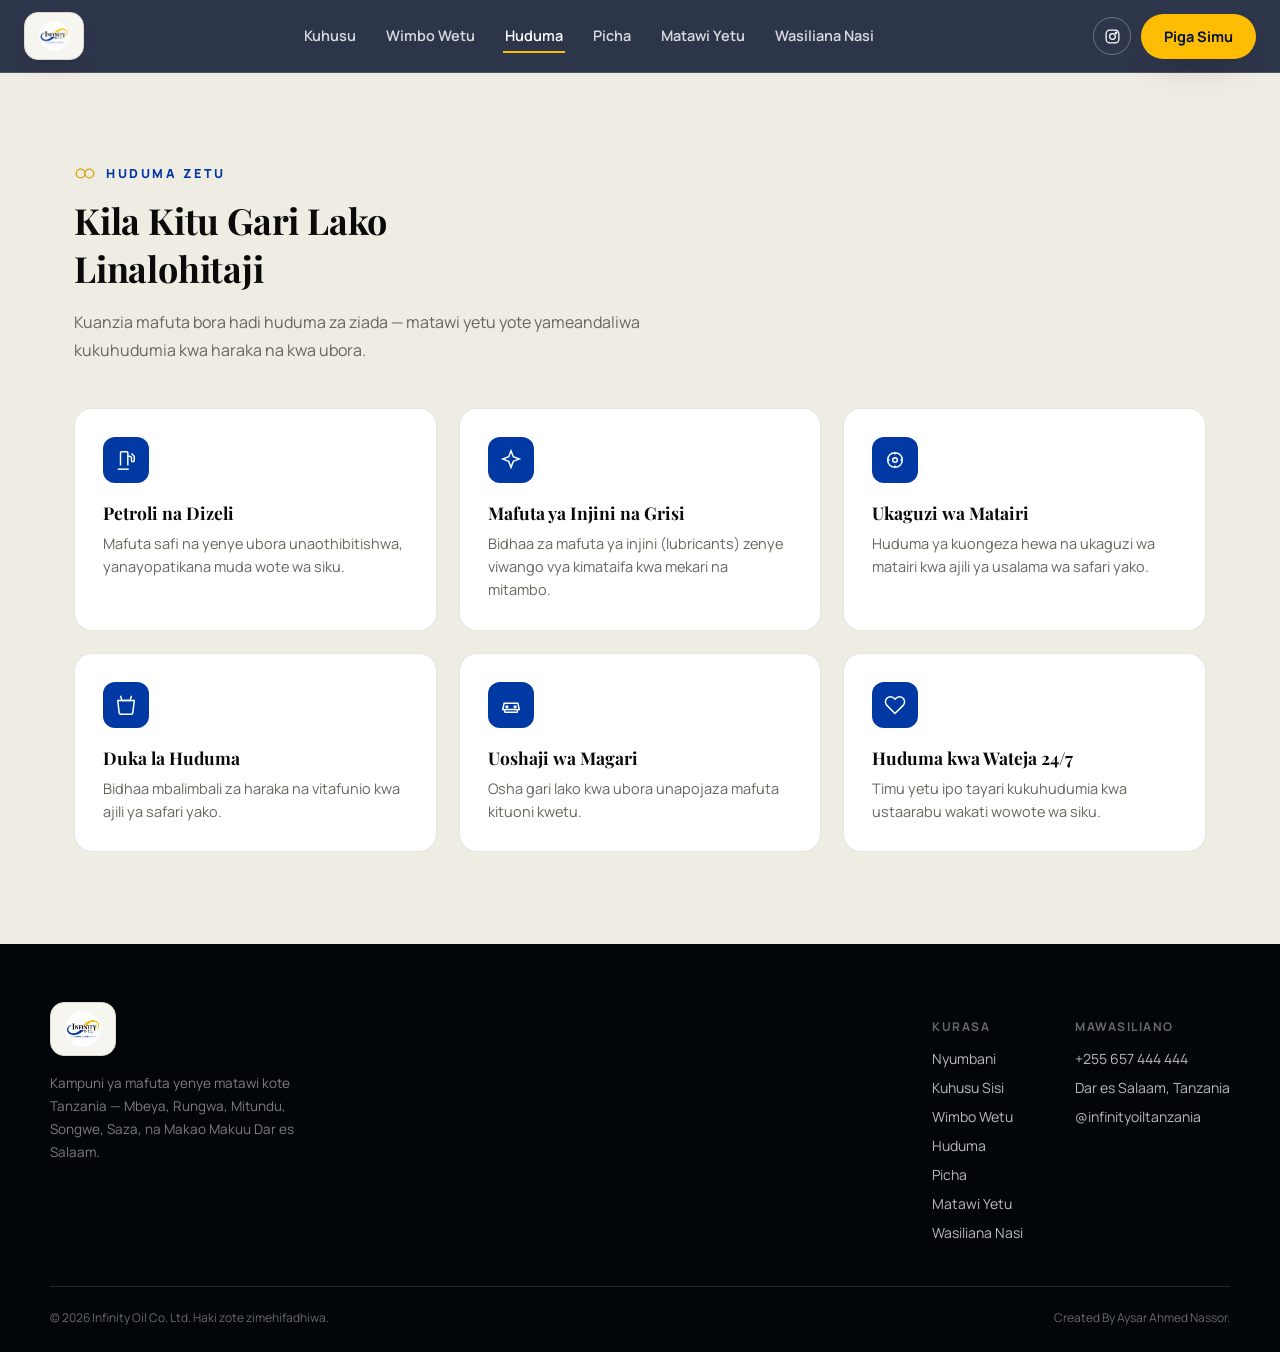
==== huduma.html @ c30f2022 "put the sections in different pages" ====
<!DOCTYPE html>
<html lang="sw">
<head>
<meta charset="UTF-8">
<meta name="viewport" content="width=device-width, initial-scale=1.0">
<title>Huduma Zetu | Infinity Oil Co. Ltd</title>
<meta name="description" content="Huduma za Infinity Oil — petroli, dizeli, mafuta ya injini, ukaguzi wa matairi, uoshaji magari na huduma kwa wateja 24/7.">
<link rel="preconnect" href="https://fonts.googleapis.com">
<link rel="preconnect" href="https://fonts.gstatic.com" crossorigin>
<link href="https://fonts.googleapis.com/css2?family=Playfair+Display:ital,wght@0,500;0,600;0,700;0,800;1,500&family=Manrope:wght@400;500;600;700;800&display=swap" rel="stylesheet">
<style>
  :root{
    --black:#0a0a0a;
    --pure-black:#000000;
    --navy:#0038a4;
    --navy-2:#1a63d6;
    --navy-deep:#001238;
    --gold:#febd02;
    --gold-2:#d9a100;
    --silver:#b7b7b2;
    --silver-2:#ddd9d0;
    --paper:#f7f5f0;
    --paper-2:#efece3;
    --white:#ffffff;
    --muted:#66655d;
    --muted-2:#a09e93;
    --line: rgba(10,10,8,0.1);
    --line-dark: rgba(255,255,255,0.14);
    --shadow-lg: 0 30px 60px -22px rgba(2,10,25,0.45);
    --shadow-md: 0 16px 30px -16px rgba(2,10,25,0.35);
    --radius: 18px;
    --container: 1180px;
  }
  *,*::before,*::after{ box-sizing:border-box; }
  html{ scroll-behavior:smooth; }
  @media (prefers-reduced-motion: reduce){
    html{ scroll-behavior:auto; }
    *,*::before,*::after{ animation-duration:0.001ms !important; animation-iteration-count:1 !important; transition-duration:0.001ms !important; scroll-behavior:auto !important; }
  }
  body{ margin:0; font-family:'Manrope',system-ui,sans-serif; color:var(--black); background:var(--paper); -webkit-font-smoothing:antialiased; }
  h1,h2,h3,.serif{ font-family:'Playfair Display',Georgia,serif; margin:0; }
  p{ margin:0; }
  img{ max-width:100%; display:block; }
  a{ color:inherit; text-decoration:none; }
  ul{ margin:0; padding:0; list-style:none; }
  .container{ width:100%; max-width:var(--container); margin:0 auto; padding:0 24px; }
  section{ position:relative; }

  .skip-link{ position:absolute; left:-999px; background:var(--black); color:#fff; padding:10px 16px; border-radius:8px; z-index:999; }
  .skip-link:focus{ left:16px; top:16px; }
  a:focus-visible, button:focus-visible{ outline:3px solid var(--navy-2); outline-offset:3px; border-radius:6px; }

 
  .logo-mark{
    display:flex; align-items:center; justify-content:center;
  }
  .logo-mark img{
    height:100%; width:auto; object-fit:contain; display:block;
  }
  .logo-plate{
    display:inline-flex; align-items:center; justify-content:center;
    background:var(--paper); border-radius:14px; border:1px solid var(--silver-2);
    box-shadow:0 10px 22px -12px rgba(0,0,0,0.35);
    padding:8px 14px;
  }
  .logo-plate.sm .logo-mark{ height:30px; }
  .logo-plate.lg{ padding:16px 26px; border-radius:18px; }
  .logo-plate.lg .logo-mark{ height:78px; }
  .logo-plate.md .logo-mark{ height:36px; }

  /* Inline infinity glyph, used as recurring signature mark */
  .infi{ display:inline-block; flex-shrink:0; }
  .kicker{
    display:flex; align-items:center; gap:10px;
    font-size:12.5px; font-weight:800; letter-spacing:2.5px; text-transform:uppercase; color:var(--navy);
    margin-bottom:14px;
  }
  .kicker svg{ stroke:var(--gold-2); }

  a:focus-visible, button:focus-visible, input:focus-visible{ outline:3px solid var(--navy-2); outline-offset:3px; }

  /* Header */
  .site-header{
    position:sticky; top:0; z-index:100;
    display:flex; align-items:center; justify-content:space-between; gap:16px;
    padding:12px 24px;
    background:rgba(0,12,38,0.82); backdrop-filter:blur(14px); -webkit-backdrop-filter:blur(14px);
    border-bottom:1px solid var(--line-dark);
    color:#fff; transition:padding .25s ease, background .25s ease;
  }
  .site-header.scrolled{ padding:7px 24px; background:rgba(0,12,38,0.97); }
  .main-nav{ display:flex; gap:26px; }
  .main-nav a{ font-size:14.5px; font-weight:600; color:rgba(255,255,255,0.82); padding:6px 2px; border-bottom:2px solid transparent; transition:color .2s, border-color .2s; }
  .main-nav a:hover{ color:#fff; border-color:var(--navy-2); }
  .header-actions{ display:flex; align-items:center; gap:10px; }
  .icon-btn{
    width:38px; height:38px; border-radius:50%; display:grid; place-items:center;
    border:1px solid rgba(255,255,255,0.3); color:#fff; transition:background .2s, transform .2s;
  }
  .icon-btn:hover{ background:rgba(255,255,255,0.1); transform:translateY(-2px); }
  .icon-btn svg{ width:17px; height:17px; stroke:currentColor; fill:none; }

  .btn{
    display:inline-flex; align-items:center; justify-content:center; gap:8px;
    font-family:'Manrope',sans-serif; font-weight:700; font-size:14.5px;
    padding:12px 22px; border-radius:999px; border:1px solid transparent;
    cursor:pointer; transition:transform .18s ease, box-shadow .18s ease, background .2s ease, color .2s ease;
    white-space:nowrap;
  }
  .btn:hover{ transform:translateY(-2px); }
  .btn-primary{ background:var(--gold); color:var(--navy-deep); box-shadow:var(--shadow-md); }
  .btn-primary:hover{ background:var(--gold-2); color:var(--navy-deep); }
  .btn-ghost{ background:transparent; color:#fff; border-color:rgba(255,255,255,0.35); }
  .btn-ghost:hover{ background:rgba(255,255,255,0.1); }
  .btn-dark{ background:var(--navy); color:#fff; }
  .btn-dark:hover{ background:var(--gold-2); color:var(--navy-deep); }
  .btn-outline{ background:transparent; color:var(--navy); border-color:var(--navy); }
  .btn-outline:hover{ background:var(--navy); color:#fff; }
  .btn-sm{ padding:9px 16px; font-size:13px; }

  .nav-toggle{ display:none; background:none; border:1px solid rgba(255,255,255,0.3); border-radius:10px; width:40px; height:40px; color:#fff; cursor:pointer; align-items:center; justify-content:center; }

  .mobile-nav{
    position:fixed; inset:0; background:rgba(3,6,12,0.98); z-index:200;
    display:flex; flex-direction:column; align-items:center; justify-content:center; gap:24px;
    transform:translateY(-100%); transition:transform .3s ease;
  }
  .mobile-nav.open{ transform:translateY(0); }
  .mobile-nav a{ color:#fff; font-size:21px; font-weight:600; font-family:'Playfair Display',serif; }
  .mobile-nav .close-btn{ position:absolute; top:18px; right:22px; background:none; border:1px solid rgba(255,255,255,0.3); color:#fff; width:42px; height:42px; border-radius:10px; }

  /* Hero */
  .hero{
    background: radial-gradient(120% 100% at 50% -10%, var(--navy-deep) 0%, #00163f 55%, #000c24 100%);
    color:#fff; padding:88px 24px 84px; overflow:hidden; text-align:center;
  }
  .hero-inner{ max-width:820px; margin:0 auto; position:relative; }
  .hero-infinity{
    position:absolute; left:50%; top:46%; transform:translate(-50%,-50%);
    width:min(900px, 150vw); opacity:0.16; pointer-events:none;
  }
  .hero-infinity path{ stroke-dasharray:900; stroke-dashoffset:900; animation:draw 2.6s ease forwards .3s; }
  @keyframes draw{ to{ stroke-dashoffset:0; } }
  .hero-top{ position:relative; display:flex; justify-content:center; margin-bottom:30px; }
  .eyebrow{ position:relative; display:inline-flex; align-items:center; gap:8px; font-size:12.5px; font-weight:700; letter-spacing:3px; text-transform:uppercase; color:var(--silver); margin-bottom:22px; }
  .hero h1{ position:relative; font-size:clamp(32px,5vw,54px); font-weight:700; line-height:1.14; letter-spacing:-0.3px; }
  .hero p.lead{ position:relative; margin:22px auto 0; font-size:17px; line-height:1.7; color:rgba(255,255,255,0.72); max-width:52ch; }
  .hero-tagline{ position:relative; margin-top:18px; font-size:13.5px; color:var(--muted-2); font-style:italic; }
  .hero-tagline b{ color:#fff; font-style:normal; font-weight:600; letter-spacing:0.5px; }
  .hero-ctas{ position:relative; display:flex; gap:14px; justify-content:center; margin-top:34px; flex-wrap:wrap; }
  .hero-stats{ position:relative; display:flex; gap:0; justify-content:center; margin-top:52px; flex-wrap:wrap; }
  .hero-stat{ padding:0 28px; border-left:1px solid var(--line-dark); }
  .hero-stat:first-child{ border-left:none; }
  .hero-stat b{ display:block; font-family:'Playfair Display',serif; font-size:24px; color:var(--gold); }
  .hero-stat span{ font-size:11.5px; letter-spacing:1.5px; color:var(--muted-2); text-transform:uppercase; }

  /* Anthem / audio player */
  .anthem{
    background: radial-gradient(120% 140% at 50% 0%, var(--navy-deep) 0%, #00163f 60%, #000c24 100%);
    color:#fff; overflow:hidden; text-align:center;
  }
  .anthem-infinity{ position:absolute; left:50%; top:8%; transform:translateX(-50%); width:min(760px,140vw); opacity:0.07; pointer-events:none; }
  .anthem-inner{ max-width:var(--container); margin:0 auto; position:relative; }
  .anthem-copy{ max-width:600px; margin:0 auto 44px; }
  .anthem-copy .kicker{ justify-content:center; color:var(--silver); }
  .anthem-copy .kicker svg{ stroke:var(--silver); }
  .anthem h2{ color:#fff; }
  .anthem .desc{ color:rgba(255,255,255,0.66); margin:16px auto 0; }

  .player-card{ position:relative; max-width:600px; margin:0 auto; background:rgba(255,255,255,0.045); border:1px solid rgba(255,255,255,0.13); backdrop-filter:blur(18px); -webkit-backdrop-filter:blur(18px); border-radius:22px; padding:30px; box-shadow:var(--shadow-lg); text-align:left; }
  .player-top{ display:flex; align-items:center; gap:18px; margin-bottom:24px; }
  .play-btn{ position:relative; width:60px; height:60px; border-radius:50%; background:var(--navy); border:none; display:grid; place-items:center; cursor:pointer; flex-shrink:0; color:#fff; transition:transform .18s ease, background .2s ease; }
  .play-btn:hover{ transform:scale(1.06); background:var(--navy-2); }
  .play-btn svg{ width:20px; height:20px; }
  .play-btn .icon-pause{ display:none; }
  .play-btn.playing .icon-play{ display:none; }
  .play-btn.playing .icon-pause{ display:block; }
  .play-btn.playing{ animation:pulseRing 2.2s ease-out infinite; }
  @keyframes pulseRing{ 0%{ box-shadow:0 0 0 0 rgba(14,91,196,0.55);} 70%{ box-shadow:0 0 0 15px rgba(14,91,196,0);} 100%{ box-shadow:0 0 0 0 rgba(14,91,196,0);} }
  .player-meta{ flex:1; min-width:0; }
  .player-meta b{ display:block; font-size:15px; font-weight:700; }
  .player-meta span{ font-size:12.5px; color:var(--muted-2); }
  .player-viz{ flex-shrink:0; width:110px; height:38px; display:block; }

  .player-progress-row{ display:flex; align-items:center; gap:12px; }
  .time-current,.time-total{ font-size:11px; color:var(--muted-2); font-variant-numeric:tabular-nums; width:32px; flex-shrink:0; }
  .time-total{ text-align:right; }
  .progress-track{ position:relative; flex:1; height:14px; display:flex; align-items:center; cursor:pointer; touch-action:none; }
  .progress-track::before{ content:''; position:absolute; left:0; right:0; height:5px; background:rgba(255,255,255,0.15); border-radius:999px; }
  .progress-fill{ position:absolute; left:0; height:5px; background:var(--navy-2); border-radius:999px; width:0%; pointer-events:none; }
  .progress-handle{ position:absolute; top:50%; width:12px; height:12px; border-radius:50%; background:#fff; transform:translate(-50%,-50%); left:0%; box-shadow:0 2px 6px rgba(0,0,0,0.45); pointer-events:none; }

  .player-bottom{ display:flex; align-items:center; justify-content:space-between; gap:16px; flex-wrap:wrap; margin-top:22px; }
  .volume-row{ display:flex; align-items:center; gap:9px; }
  .volume-row svg{ width:15px; height:15px; stroke:var(--muted-2); fill:none; flex-shrink:0; }
  .volume-row input[type=range]{ width:86px; accent-color:var(--navy-2); }

  /* Floating mini player */
  .mini-player{
    position:fixed; right:18px; bottom:18px; z-index:150;
    display:flex; align-items:center; gap:12px;
    background:rgba(0,12,38,0.96); backdrop-filter:blur(16px); -webkit-backdrop-filter:blur(16px);
    border:1px solid rgba(255,255,255,0.15); border-radius:999px; padding:7px 14px 7px 7px;
    box-shadow:var(--shadow-lg); max-width:280px;
    transform:translateY(140%); opacity:0; pointer-events:none;
    transition:transform .35s ease, opacity .35s ease;
  }
  .mini-player.show{ transform:translateY(0); opacity:1; pointer-events:auto; }
  .mini-play-btn{ width:36px; height:36px; border-radius:50%; background:var(--navy); border:none; display:grid; place-items:center; color:#fff; cursor:pointer; flex-shrink:0; }
  .mini-play-btn svg{ width:13px; height:13px; }
  .mini-play-btn .icon-pause{ display:none; }
  .mini-play-btn.playing .icon-play{ display:none; }
  .mini-play-btn.playing .icon-pause{ display:block; }
  .mini-info{ display:flex; flex-direction:column; gap:5px; min-width:0; flex:1; }
  .mini-title{ font-size:12px; font-weight:700; color:#fff; white-space:nowrap; overflow:hidden; text-overflow:ellipsis; }
  .mini-progress-track{ position:relative; height:8px; display:flex; align-items:center; cursor:pointer; }
  .mini-progress-track::before{ content:''; position:absolute; left:0; right:0; height:3px; background:rgba(255,255,255,0.18); border-radius:999px; }
  .mini-progress-fill{ position:absolute; left:0; height:3px; background:var(--navy-2); border-radius:999px; width:0%; pointer-events:none; }
  .mini-close-btn{ width:24px; height:24px; border-radius:50%; background:transparent; border:1px solid rgba(255,255,255,0.28); color:rgba(255,255,255,0.72); display:grid; place-items:center; cursor:pointer; flex-shrink:0; font-size:11px; line-height:1; }
  .mini-close-btn:hover{ background:rgba(255,255,255,0.12); color:#fff; }

  /* Sections */
  .section{ padding:92px 24px; }
  .section h2{ font-size:clamp(25px,3.1vw,36px); font-weight:700; letter-spacing:-0.2px; max-width:22ch; }
  .section p.desc{ color:var(--muted); font-size:16px; line-height:1.75; margin-top:16px; max-width:60ch; }
  .reveal{ opacity:0; transform:translateY(20px); transition:opacity .7s ease, transform .7s ease; }
  .reveal.in{ opacity:1; transform:translateY(0); }

  /* About */
  .about-grid{ max-width:var(--container); margin:0 auto; display:grid; grid-template-columns:1.15fr 0.85fr; gap:56px; align-items:start; }
  .about-copy p{ color:var(--muted); font-size:16px; line-height:1.8; margin-top:16px; }
  .value-row{ display:flex; gap:28px; margin-top:30px; flex-wrap:wrap; }
  .value-item{ display:flex; align-items:center; gap:10px; }
  .value-item .infi-sm{ flex-shrink:0; }
  .value-item span{ font-size:14px; font-weight:700; }
  .fact-card{ background:linear-gradient(160deg, var(--navy-deep), #001838); color:#fff; border-radius:var(--radius); padding:30px; box-shadow:var(--shadow-lg); }
  .fact-card h3{ font-family:'Manrope',sans-serif; font-size:13px; letter-spacing:1.5px; text-transform:uppercase; color:var(--muted-2); font-weight:700; margin-bottom:20px; }
  .fact-row{ display:flex; gap:14px; padding:14px 0; border-top:1px solid var(--line-dark); align-items:flex-start; }
  .fact-row:first-of-type{ border-top:none; }
  .fact-ico{ width:34px; height:34px; border-radius:10px; background:var(--gold); display:grid; place-items:center; flex-shrink:0; }
  .fact-ico svg{ width:16px; height:16px; stroke:var(--navy-deep); fill:none; }
  .fact-row b{ display:block; font-size:14.5px; }
  .fact-row span{ font-size:13.5px; color:var(--muted-2); }

  /* Services */
  .services{ background:var(--paper-2); }
  .service-grid{ max-width:var(--container); margin:44px auto 0; display:grid; grid-template-columns:repeat(3,1fr); gap:22px; }
  .service-card{ background:var(--white); border-radius:var(--radius); padding:28px; border:1px solid var(--line); transition:transform .25s ease, box-shadow .25s ease; }
  .service-card:hover{ transform:translateY(-6px); box-shadow:var(--shadow-md); }
  .service-ico{ width:46px; height:46px; border-radius:12px; background:var(--navy); display:grid; place-items:center; margin-bottom:18px; transition:background .25s ease; }
  .service-card:hover .service-ico{ background:var(--gold-2); }
  .service-ico svg{ width:22px; height:22px; fill:none; stroke:#fff; stroke-width:1.6; }
  .service-card h3{ font-size:17.5px; font-weight:700; }
  .service-card p{ margin-top:8px; font-size:14.5px; color:var(--muted); line-height:1.6; }

  /* Gallery */
  .gallery-group{ margin-top:48px; }
  .gallery-group:first-child{ margin-top:44px; }
  .gallery-heading{ display:flex; align-items:baseline; justify-content:space-between; gap:16px; flex-wrap:wrap; margin-bottom:20px; }
  .gallery-heading h3{ font-family:'Playfair Display',serif; font-size:20px; font-weight:700; }
  .gallery-heading span{ font-size:13.5px; color:var(--muted); }
  .gallery-grid{ display:grid; grid-template-columns:repeat(3,1fr); gap:20px; }
  .gallery-grid.two-col{ grid-template-columns:repeat(2,1fr); }
  .gallery-grid.one-col{ grid-template-columns:1fr; }
  .gallery-card{ background:var(--white); border-radius:var(--radius); overflow:hidden; border:1px solid var(--line); box-shadow:var(--shadow-md); transition:transform .25s ease, box-shadow .25s ease; }
  .gallery-card:hover{ transform:translateY(-6px); }
  .gallery-card img{ width:100%; height:270px; object-fit:cover; display:block; }
  .gallery-card.wide img{ height:380px; }
  .gallery-caption{ padding:14px 18px 18px; }
  .gallery-caption b{ display:block; font-size:14.5px; font-weight:700; }
  .gallery-caption span{ display:block; font-size:13px; color:var(--muted); margin-top:4px; line-height:1.5; }

  /* Branches */
  .branch-grid{ max-width:var(--container); margin:44px auto 0; display:grid; grid-template-columns:repeat(3,1fr); gap:20px; }
  .branch-card{ background:var(--white); border:1px solid var(--line); border-radius:var(--radius); padding:26px; display:flex; flex-direction:column; gap:14px; }
  .branch-card.hq{ border-color:var(--navy); background:linear-gradient(180deg, rgba(2,52,130,0.05), rgba(2,52,130,0)); }
  .branch-tag{ display:inline-flex; align-self:flex-start; align-items:center; gap:6px; font-size:11px; font-weight:800; letter-spacing:1.2px; text-transform:uppercase; padding:5px 11px; border-radius:999px; background:var(--paper-2); color:var(--muted); }
  .branch-card.hq .branch-tag{ background:var(--navy); color:#fff; }
  .branch-card h3{ font-size:19px; font-weight:700; }
  .branch-meta{ display:flex; gap:10px; align-items:flex-start; font-size:13.5px; color:var(--muted); line-height:1.5; }
  .branch-meta svg{ width:15px; height:15px; stroke:var(--navy); fill:none; flex-shrink:0; margin-top:2px; }
  .branch-actions{ display:flex; gap:10px; margin-top:auto; padding-top:6px; flex-wrap:wrap; }

  /* Social band */
  .social-band{ background:linear-gradient(160deg, var(--navy-deep), #001838); color:#fff; }
  .social-inner{ max-width:var(--container); margin:0 auto; display:flex; align-items:center; justify-content:space-between; gap:26px; flex-wrap:wrap; padding:52px 24px; }
  .social-text .kicker{ color:var(--silver); }
  .social-text .kicker svg{ stroke:var(--silver); }
  .social-text h2{ color:#fff; font-size:clamp(22px,2.6vw,30px); }
  .social-text p{ color:var(--muted-2); margin-top:10px; font-size:15px; }
  .social-handle{ font-weight:700; color:#fff; }

  /* Contact / HQ map */
  .contact-grid{ max-width:var(--container); margin:44px auto 0; display:grid; grid-template-columns:0.85fr 1.15fr; gap:36px; align-items:stretch; }
  .hq-card{ background:var(--white); border-radius:var(--radius); border:1px solid var(--line); padding:32px; display:flex; flex-direction:column; gap:18px; justify-content:center; }
  .loc-row{ display:flex; gap:14px; align-items:flex-start; }
  .loc-ico{ width:36px; height:36px; border-radius:10px; background:var(--navy); display:grid; place-items:center; flex-shrink:0; }
  .loc-ico svg{ width:17px; height:17px; stroke:#fff; fill:none; }
  .loc-row b{ display:block; font-size:14.5px; }
  .loc-row span{ font-size:13.5px; color:var(--muted); }
  .hq-card .btn{ align-self:flex-start; margin-top:6px; }
  .map-frame{ border-radius:var(--radius); overflow:hidden; border:1px solid var(--line); box-shadow:var(--shadow-md); min-height:340px; }
  .map-frame iframe{ width:100%; height:100%; min-height:340px; border:0; display:block; }

  /* Footer */
  footer{ background:#030608; color:rgba(255,255,255,0.68); padding:58px 24px 26px; }
  .footer-inner{ max-width:var(--container); margin:0 auto; }
  .footer-top{ display:flex; justify-content:space-between; gap:40px; flex-wrap:wrap; padding-bottom:34px; border-bottom:1px solid var(--line-dark); }
  .footer-brand p{ font-size:13.5px; max-width:36ch; line-height:1.7; color:rgba(255,255,255,0.48); margin-top:16px; }
  .footer-cols{ display:flex; gap:52px; flex-wrap:wrap; }
  .footer-col h4{ font-size:12px; letter-spacing:1.5px; text-transform:uppercase; color:rgba(255,255,255,0.4); margin-bottom:14px; font-weight:700; }
  .footer-col a, .footer-col span{ display:block; font-size:14px; margin-bottom:10px; color:rgba(255,255,255,0.72); }
  .footer-col a:hover{ color:var(--navy-2); }
  .footer-bottom{ display:flex; justify-content:space-between; gap:16px; flex-wrap:wrap; padding-top:22px; font-size:12px; color:rgba(255,255,255,0.4); }
  .footer-bottom .trademark{ max-width:64ch; }

  @media (max-width:980px){
    .main-nav{ display:none; }
    .header-actions .btn-ghost{ display:none; }
    .nav-toggle{ display:grid; }
    .about-grid{ grid-template-columns:1fr; }
    .service-grid{ grid-template-columns:repeat(2,1fr); }
    .branch-grid{ grid-template-columns:repeat(2,1fr); }
    .contact-grid{ grid-template-columns:1fr; }
    .social-inner{ flex-direction:column; align-items:flex-start; text-align:left; }
    .gallery-grid, .gallery-grid.two-col{ grid-template-columns:repeat(2,1fr); }
  }
  @media (max-width:560px){
    .service-grid{ grid-template-columns:1fr; }
    .branch-grid{ grid-template-columns:1fr; }
    .gallery-grid, .gallery-grid.two-col{ grid-template-columns:1fr; }
    .gallery-card img{ height:220px; }
    .hero{ padding:72px 20px 60px; }
    .section{ padding:68px 20px; }
    .hero-ctas{ flex-direction:column; }
    .hero-ctas .btn{ width:100%; }
    .hero-stats{ flex-direction:column; gap:14px; }
    .hero-stat{ border-left:none; padding:0; }
    .player-card{ padding:22px; }
    .player-viz{ display:none; }
    .mini-player{ right:12px; bottom:12px; left:12px; max-width:none; }
  }

  /* Active nav state (multi-page) */
  .main-nav a.active{ color:#fff; border-color:var(--gold); }
  .mobile-nav a.active{ color:var(--gold); }

  /* Complaint form */
  .complaint-wrap{ max-width:760px; margin:56px auto 0; background:var(--white); border:1px solid var(--line); border-radius:var(--radius); padding:36px; box-shadow:var(--shadow-md); }
  .complaint-wrap h3{ font-size:20px; font-weight:700; }
  .complaint-wrap > p.form-desc{ color:var(--muted); font-size:14.5px; margin-top:8px; line-height:1.6; max-width:60ch; }
  .form-success{ display:none; align-items:flex-start; gap:12px; background:#eaf6ec; border:1px solid #bfe2c4; color:#1f6b31; padding:16px 18px; border-radius:12px; font-size:14px; line-height:1.55; margin-bottom:26px; }
  .form-success.show{ display:flex; }
  .form-success svg{ width:19px; height:19px; stroke:#1f6b31; flex-shrink:0; margin-top:1px; }
  .form-success b{ display:block; font-size:14.5px; margin-bottom:2px; }
  .form-grid{ display:grid; grid-template-columns:1fr 1fr; gap:18px; margin-top:28px; }
  .form-group{ display:flex; flex-direction:column; gap:7px; }
  .form-group.full{ grid-column:1 / -1; }
  .form-group label{ font-size:13px; font-weight:700; color:var(--black); }
  .form-group .req{ color:var(--navy-2); font-weight:800; }
  .form-group input, .form-group select, .form-group textarea{
    font-family:'Manrope',sans-serif; font-size:14.5px; padding:12px 14px; border-radius:10px;
    border:1px solid var(--silver-2); background:var(--paper); color:var(--black);
    transition:border-color .2s ease, box-shadow .2s ease; width:100%;
  }
  .form-group select{ appearance:none; background-image:url("data:image/svg+xml,%3Csvg xmlns='http://www.w3.org/2000/svg' width='14' height='14' viewBox='0 0 24 24' fill='none' stroke='%2366655d' stroke-width='2'%3E%3Cpolyline points='6 9 12 15 18 9'/%3E%3C/svg%3E"); background-repeat:no-repeat; background-position:right 14px center; padding-right:36px; }
  .form-group input:focus, .form-group select:focus, .form-group textarea:focus{
    outline:none; border-color:var(--navy-2); box-shadow:0 0 0 3px rgba(26,99,214,0.15);
  }
  .form-group textarea{ resize:vertical; min-height:130px; }
  .form-honey{ position:absolute; left:-9999px; width:1px; height:1px; opacity:0; overflow:hidden; }
  .form-submit-row{ grid-column:1/-1; display:flex; align-items:center; gap:16px; margin-top:4px; flex-wrap:wrap; }
  .form-note{ font-size:12.5px; color:var(--muted-2); line-height:1.5; max-width:44ch; }

  @media (max-width:640px){
    .form-grid{ grid-template-columns:1fr; }
    .complaint-wrap{ padding:26px; }
  }
</style>

</head>
<body>
<a class="skip-link" href="#content">Rukia kwenye maudhui</a>

<header class="site-header" id="siteHeader">
  <a href="index.html" aria-label="Infinity Oil - Nyumbani" class="logo-plate sm">
    <div class="logo-mark">
      <img src="infinitylogo.png" alt="Infinity Oil Co. Ltd">
    </div>
  </a>
  <nav class="main-nav" aria-label="Menyu kuu">
    <a href="kuhusu.html" data-nav="kuhusu">Kuhusu</a>
    <a href="wimbo.html" data-nav="wimbo">Wimbo Wetu</a>
    <a href="huduma.html" data-nav="huduma" class="active" aria-current="page">Huduma</a>
    <a href="picha.html" data-nav="picha">Picha</a>
    <a href="matawi.html" data-nav="matawi">Matawi Yetu</a>
    <a href="wasiliana.html" data-nav="wasiliana">Wasiliana Nasi</a>
  </nav>

  <div class="header-actions">
    <a class="icon-btn" href="https://www.instagram.com/infinityoiltanzania/" target="_blank" rel="noopener" aria-label="Fuatilia Instagram">
      <svg viewBox="0 0 24 24" stroke-width="1.8"><rect x="3" y="3" width="18" height="18" rx="5"/><circle cx="12" cy="12" r="4"/><circle cx="17.2" cy="6.8" r="1"/></svg>
    </a>
    <a class="btn btn-primary" href="tel:+255657444444">Piga Simu</a>
    <button class="nav-toggle" id="navToggle" aria-label="Fungua menyu" aria-expanded="false">
      <svg width="18" height="18" viewBox="0 0 24 24" fill="none" stroke="currentColor" stroke-width="2"><line x1="3" y1="6" x2="21" y2="6"/><line x1="3" y1="12" x2="21" y2="12"/><line x1="3" y1="18" x2="21" y2="18"/></svg>
    </button>
  </div>
</header>

<div class="mobile-nav" id="mobileNav">
  <button class="close-btn" id="navClose" aria-label="Funga menyu">✕</button>
  <a href="kuhusu.html" data-nav="kuhusu">Kuhusu</a>
  <a href="wimbo.html" data-nav="wimbo">Wimbo Wetu</a>
  <a href="huduma.html" data-nav="huduma" class="active" aria-current="page">Huduma</a>
  <a href="picha.html" data-nav="picha">Picha</a>
  <a href="matawi.html" data-nav="matawi">Matawi Yetu</a>
  <a href="wasiliana.html" data-nav="wasiliana">Wasiliana Nasi</a>
  <a class="btn btn-primary" href="tel:+255657444444">Piga Simu Sasa</a>
</div>

<main id="content">

  <section class="section services" id="huduma">
    <div class="container">
      <div class="reveal">
        <div class="kicker"><svg class="infi" width="22" height="11" viewBox="0 0 200 100"><path d="M100,50 C100,72 82,90 60,90 C38,90 20,72 20,50 C20,28 38,10 60,10 C82,10 100,28 100,50 C100,72 118,90 140,90 C162,90 180,72 180,50 C180,28 162,10 140,10 C118,10 100,28 100,50 Z" fill="none" stroke-width="12"/></svg>Huduma Zetu</div>
        <h2>Kila Kitu Gari Lako Linalohitaji</h2>
        <p class="desc">Kuanzia mafuta bora hadi huduma za ziada — matawi yetu yote yameandaliwa kukuhudumia kwa haraka na kwa ubora.</p>
      </div>
      <div class="service-grid">
        <div class="service-card reveal">
          <div class="service-ico"><svg viewBox="0 0 24 24"><path d="M3 22h12"/><path d="M6 18V4a1 1 0 0 1 1-1h6a1 1 0 0 1 1 1v14"/><path d="M14 8h2a2 2 0 0 1 2 2v2.5a1.5 1.5 0 0 0 3 0V8l-3-3"/></svg></div>
          <h3>Petroli na Dizeli</h3>
          <p>Mafuta safi na yenye ubora unaothibitishwa, yanayopatikana muda wote wa siku.</p>
        </div>
        <div class="service-card reveal">
          <div class="service-ico"><svg viewBox="0 0 24 24"><path d="M12 2l2.5 6.5L21 11l-6.5 2.5L12 20l-2.5-6.5L3 11l6.5-2.5z"/></svg></div>
          <h3>Mafuta ya Injini na Grisi</h3>
          <p>Bidhaa za mafuta ya injini (lubricants) zenye viwango vya kimataifa kwa mekari na mitambo.</p>
        </div>
        <div class="service-card reveal">
          <div class="service-ico"><svg viewBox="0 0 24 24"><circle cx="12" cy="12" r="8"/><circle cx="12" cy="12" r="2.5"/><path d="M12 4v2M12 18v2M4 12h2M18 12h2"/></svg></div>
          <h3>Ukaguzi wa Matairi</h3>
          <p>Huduma ya kuongeza hewa na ukaguzi wa matairi kwa ajili ya usalama wa safari yako.</p>
        </div>
        <div class="service-card reveal">
          <div class="service-ico"><svg viewBox="0 0 24 24"><path d="M6 2l1.5 5h9L18 2"/><path d="M3 7h18l-1.5 13a2 2 0 0 1-2 2H6.5a2 2 0 0 1-2-2L3 7z"/></svg></div>
          <h3>Duka la Huduma</h3>
          <p>Bidhaa mbalimbali za haraka na vitafunio kwa ajili ya safari yako.</p>
        </div>
        <div class="service-card reveal">
          <div class="service-ico"><svg viewBox="0 0 24 24"><path d="M19 17h2l-1.5-7H4.5L3 17h2"/><rect x="5" y="17" width="14" height="3" rx="1"/><circle cx="7.5" cy="14" r="1"/><circle cx="16.5" cy="14" r="1"/></svg></div>
          <h3>Uoshaji wa Magari</h3>
          <p>Osha gari lako kwa ubora unapojaza mafuta kituoni kwetu.</p>
        </div>
        <div class="service-card reveal">
          <div class="service-ico"><svg viewBox="0 0 24 24"><path d="M20.84 4.61a5.5 5.5 0 0 0-7.78 0L12 5.67l-1.06-1.06a5.5 5.5 0 1 0-7.78 7.78L12 21.23l8.84-8.84a5.5 5.5 0 0 0 0-7.78z"/></svg></div>
          <h3>Huduma kwa Wateja 24/7</h3>
          <p>Timu yetu ipo tayari kukuhudumia kwa ustaarabu wakati wowote wa siku.</p>
        </div>
      </div>
    </div>
  </section>

</main>

<footer>
  <div class="footer-inner">
    <div class="footer-top">
      <div class="footer-brand">
        <div class="logo-plate md">
          <div class="logo-mark">
            <img src="infinitylogo.png" alt="Infinity Oil Co. Ltd">
          </div>
        </div>
        <p>Kampuni ya mafuta yenye matawi kote Tanzania — Mbeya, Rungwa, Mitundu, Songwe, Saza, na Makao Makuu Dar es Salaam.</p>
      </div>
      <div class="footer-cols">
        <div class="footer-col">
          <h4>Kurasa</h4>
          <a href="index.html">Nyumbani</a>
          <a href="kuhusu.html">Kuhusu Sisi</a>
          <a href="wimbo.html">Wimbo Wetu</a>
          <a href="huduma.html">Huduma</a>
          <a href="picha.html">Picha</a>
          <a href="matawi.html">Matawi Yetu</a>
          <a href="wasiliana.html">Wasiliana Nasi</a>
        </div>
        <div class="footer-col">
          <h4>Mawasiliano</h4>
          <span>+255 657 444 444</span>
          <span>Dar es Salaam, Tanzania</span>
          <a href="https://www.instagram.com/infinityoiltanzania/" target="_blank" rel="noopener">@infinityoiltanzania</a>
        </div>
      </div>
    </div>
    <div class="footer-bottom">
      <span>&copy; 2026 Infinity Oil Co. Ltd. Haki zote zimehifadhiwa.</span>
      <span class="trademark">Created By Aysar Ahmed Nassor.</span>
    </div>
  </div>
</footer>

<script>
  const header = document.getElementById('siteHeader');
  window.addEventListener('scroll', () => { header.classList.toggle('scrolled', window.scrollY > 20); }, { passive: true });

  const navToggle = document.getElementById('navToggle');
  const navClose = document.getElementById('navClose');
  const mobileNav = document.getElementById('mobileNav');
  function openNav(){ mobileNav.classList.add('open'); navToggle.setAttribute('aria-expanded','true'); }
  function closeNav(){ mobileNav.classList.remove('open'); navToggle.setAttribute('aria-expanded','false'); }
  navToggle.addEventListener('click', openNav);
  navClose.addEventListener('click', closeNav);
  mobileNav.querySelectorAll('a').forEach(a => a.addEventListener('click', closeNav));

  const prefersReduced = window.matchMedia('(prefers-reduced-motion: reduce)').matches;
  const revealEls = document.querySelectorAll('.reveal');
  if (prefersReduced) {
    revealEls.forEach(el => el.classList.add('in'));
  } else if ('IntersectionObserver' in window) {
    const io = new IntersectionObserver((entries) => {
      entries.forEach(entry => {
        if (entry.isIntersecting) { entry.target.classList.add('in'); io.unobserve(entry.target); }
      });
    }, { threshold: 0.15 });
    revealEls.forEach(el => io.observe(el));
  } else {
    revealEls.forEach(el => el.classList.add('in'));
  }
</script>

</body>
</html>
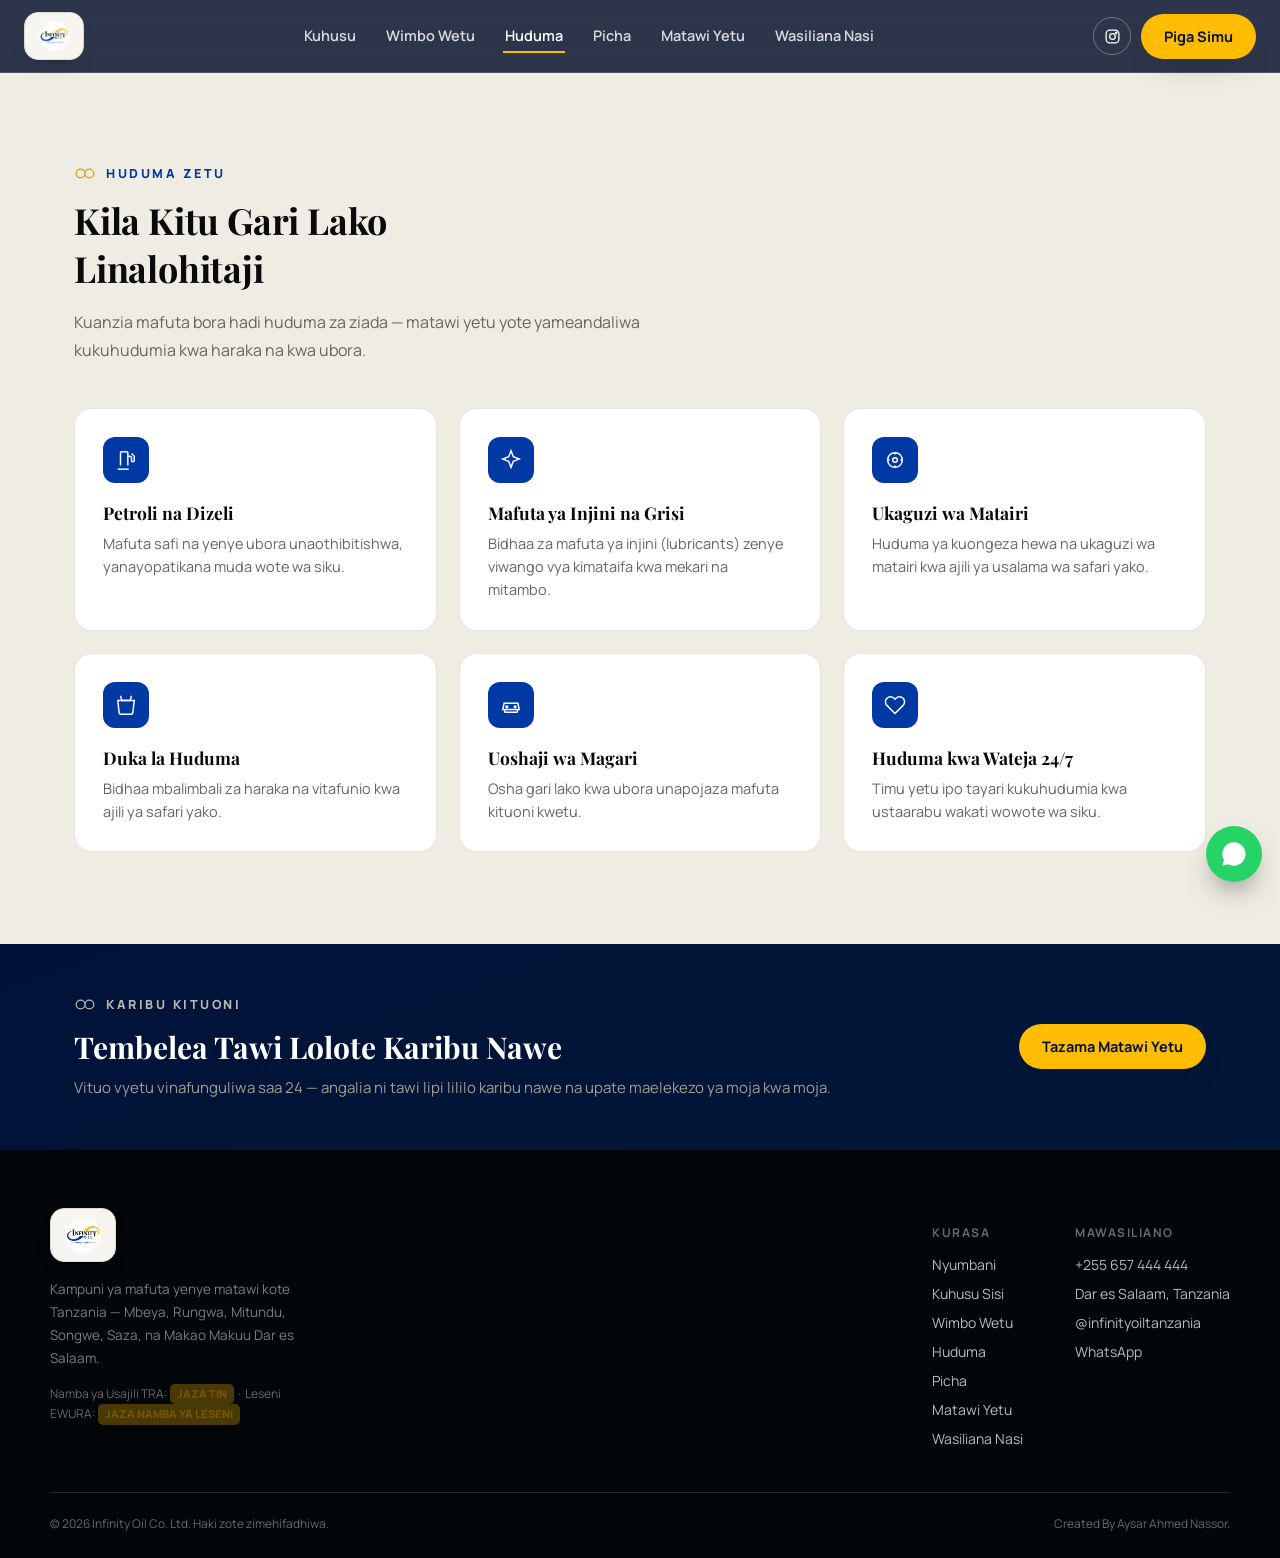
==== commit d618e43c: "changed the style" ====
--- a/huduma.html
+++ b/huduma.html
@@ -5,379 +5,24 @@
 <meta name="viewport" content="width=device-width, initial-scale=1.0">
 <title>Huduma Zetu | Infinity Oil Co. Ltd</title>
 <meta name="description" content="Huduma za Infinity Oil — petroli, dizeli, mafuta ya injini, ukaguzi wa matairi, uoshaji magari na huduma kwa wateja 24/7.">
+<link rel="canonical" href="https://www.infinityoiltz.co.tz/huduma.html">
+
+<!-- Open Graph / social share preview. FILL IN: swap the domain above and
+     og_image below for your real deployed domain once you have it. -->
+<meta property="og:type" content="website">
+<meta property="og:site_name" content="Infinity Oil Co. Ltd">
+<meta property="og:title" content="Huduma Zetu | Infinity Oil Co. Ltd">
+<meta property="og:description" content="Huduma za Infinity Oil — petroli, dizeli, mafuta ya injini, ukaguzi wa matairi, uoshaji magari na huduma kwa wateja 24/7.">
+<meta property="og:image" content="infinitylogo.png">
+<meta name="twitter:card" content="summary_large_image">
+
+<link rel="icon" href="infinitylogo.png" type="image/png">
+<link rel="apple-touch-icon" href="infinitylogo.png">
+
 <link rel="preconnect" href="https://fonts.googleapis.com">
 <link rel="preconnect" href="https://fonts.gstatic.com" crossorigin>
 <link href="https://fonts.googleapis.com/css2?family=Playfair+Display:ital,wght@0,500;0,600;0,700;0,800;1,500&family=Manrope:wght@400;500;600;700;800&display=swap" rel="stylesheet">
-<style>
-  :root{
-    --black:#0a0a0a;
-    --pure-black:#000000;
-    --navy:#0038a4;
-    --navy-2:#1a63d6;
-    --navy-deep:#001238;
-    --gold:#febd02;
-    --gold-2:#d9a100;
-    --silver:#b7b7b2;
-    --silver-2:#ddd9d0;
-    --paper:#f7f5f0;
-    --paper-2:#efece3;
-    --white:#ffffff;
-    --muted:#66655d;
-    --muted-2:#a09e93;
-    --line: rgba(10,10,8,0.1);
-    --line-dark: rgba(255,255,255,0.14);
-    --shadow-lg: 0 30px 60px -22px rgba(2,10,25,0.45);
-    --shadow-md: 0 16px 30px -16px rgba(2,10,25,0.35);
-    --radius: 18px;
-    --container: 1180px;
-  }
-  *,*::before,*::after{ box-sizing:border-box; }
-  html{ scroll-behavior:smooth; }
-  @media (prefers-reduced-motion: reduce){
-    html{ scroll-behavior:auto; }
-    *,*::before,*::after{ animation-duration:0.001ms !important; animation-iteration-count:1 !important; transition-duration:0.001ms !important; scroll-behavior:auto !important; }
-  }
-  body{ margin:0; font-family:'Manrope',system-ui,sans-serif; color:var(--black); background:var(--paper); -webkit-font-smoothing:antialiased; }
-  h1,h2,h3,.serif{ font-family:'Playfair Display',Georgia,serif; margin:0; }
-  p{ margin:0; }
-  img{ max-width:100%; display:block; }
-  a{ color:inherit; text-decoration:none; }
-  ul{ margin:0; padding:0; list-style:none; }
-  .container{ width:100%; max-width:var(--container); margin:0 auto; padding:0 24px; }
-  section{ position:relative; }
-
-  .skip-link{ position:absolute; left:-999px; background:var(--black); color:#fff; padding:10px 16px; border-radius:8px; z-index:999; }
-  .skip-link:focus{ left:16px; top:16px; }
-  a:focus-visible, button:focus-visible{ outline:3px solid var(--navy-2); outline-offset:3px; border-radius:6px; }
-
- 
-  .logo-mark{
-    display:flex; align-items:center; justify-content:center;
-  }
-  .logo-mark img{
-    height:100%; width:auto; object-fit:contain; display:block;
-  }
-  .logo-plate{
-    display:inline-flex; align-items:center; justify-content:center;
-    background:var(--paper); border-radius:14px; border:1px solid var(--silver-2);
-    box-shadow:0 10px 22px -12px rgba(0,0,0,0.35);
-    padding:8px 14px;
-  }
-  .logo-plate.sm .logo-mark{ height:30px; }
-  .logo-plate.lg{ padding:16px 26px; border-radius:18px; }
-  .logo-plate.lg .logo-mark{ height:78px; }
-  .logo-plate.md .logo-mark{ height:36px; }
-
-  /* Inline infinity glyph, used as recurring signature mark */
-  .infi{ display:inline-block; flex-shrink:0; }
-  .kicker{
-    display:flex; align-items:center; gap:10px;
-    font-size:12.5px; font-weight:800; letter-spacing:2.5px; text-transform:uppercase; color:var(--navy);
-    margin-bottom:14px;
-  }
-  .kicker svg{ stroke:var(--gold-2); }
-
-  a:focus-visible, button:focus-visible, input:focus-visible{ outline:3px solid var(--navy-2); outline-offset:3px; }
-
-  /* Header */
-  .site-header{
-    position:sticky; top:0; z-index:100;
-    display:flex; align-items:center; justify-content:space-between; gap:16px;
-    padding:12px 24px;
-    background:rgba(0,12,38,0.82); backdrop-filter:blur(14px); -webkit-backdrop-filter:blur(14px);
-    border-bottom:1px solid var(--line-dark);
-    color:#fff; transition:padding .25s ease, background .25s ease;
-  }
-  .site-header.scrolled{ padding:7px 24px; background:rgba(0,12,38,0.97); }
-  .main-nav{ display:flex; gap:26px; }
-  .main-nav a{ font-size:14.5px; font-weight:600; color:rgba(255,255,255,0.82); padding:6px 2px; border-bottom:2px solid transparent; transition:color .2s, border-color .2s; }
-  .main-nav a:hover{ color:#fff; border-color:var(--navy-2); }
-  .header-actions{ display:flex; align-items:center; gap:10px; }
-  .icon-btn{
-    width:38px; height:38px; border-radius:50%; display:grid; place-items:center;
-    border:1px solid rgba(255,255,255,0.3); color:#fff; transition:background .2s, transform .2s;
-  }
-  .icon-btn:hover{ background:rgba(255,255,255,0.1); transform:translateY(-2px); }
-  .icon-btn svg{ width:17px; height:17px; stroke:currentColor; fill:none; }
-
-  .btn{
-    display:inline-flex; align-items:center; justify-content:center; gap:8px;
-    font-family:'Manrope',sans-serif; font-weight:700; font-size:14.5px;
-    padding:12px 22px; border-radius:999px; border:1px solid transparent;
-    cursor:pointer; transition:transform .18s ease, box-shadow .18s ease, background .2s ease, color .2s ease;
-    white-space:nowrap;
-  }
-  .btn:hover{ transform:translateY(-2px); }
-  .btn-primary{ background:var(--gold); color:var(--navy-deep); box-shadow:var(--shadow-md); }
-  .btn-primary:hover{ background:var(--gold-2); color:var(--navy-deep); }
-  .btn-ghost{ background:transparent; color:#fff; border-color:rgba(255,255,255,0.35); }
-  .btn-ghost:hover{ background:rgba(255,255,255,0.1); }
-  .btn-dark{ background:var(--navy); color:#fff; }
-  .btn-dark:hover{ background:var(--gold-2); color:var(--navy-deep); }
-  .btn-outline{ background:transparent; color:var(--navy); border-color:var(--navy); }
-  .btn-outline:hover{ background:var(--navy); color:#fff; }
-  .btn-sm{ padding:9px 16px; font-size:13px; }
-
-  .nav-toggle{ display:none; background:none; border:1px solid rgba(255,255,255,0.3); border-radius:10px; width:40px; height:40px; color:#fff; cursor:pointer; align-items:center; justify-content:center; }
-
-  .mobile-nav{
-    position:fixed; inset:0; background:rgba(3,6,12,0.98); z-index:200;
-    display:flex; flex-direction:column; align-items:center; justify-content:center; gap:24px;
-    transform:translateY(-100%); transition:transform .3s ease;
-  }
-  .mobile-nav.open{ transform:translateY(0); }
-  .mobile-nav a{ color:#fff; font-size:21px; font-weight:600; font-family:'Playfair Display',serif; }
-  .mobile-nav .close-btn{ position:absolute; top:18px; right:22px; background:none; border:1px solid rgba(255,255,255,0.3); color:#fff; width:42px; height:42px; border-radius:10px; }
-
-  /* Hero */
-  .hero{
-    background: radial-gradient(120% 100% at 50% -10%, var(--navy-deep) 0%, #00163f 55%, #000c24 100%);
-    color:#fff; padding:88px 24px 84px; overflow:hidden; text-align:center;
-  }
-  .hero-inner{ max-width:820px; margin:0 auto; position:relative; }
-  .hero-infinity{
-    position:absolute; left:50%; top:46%; transform:translate(-50%,-50%);
-    width:min(900px, 150vw); opacity:0.16; pointer-events:none;
-  }
-  .hero-infinity path{ stroke-dasharray:900; stroke-dashoffset:900; animation:draw 2.6s ease forwards .3s; }
-  @keyframes draw{ to{ stroke-dashoffset:0; } }
-  .hero-top{ position:relative; display:flex; justify-content:center; margin-bottom:30px; }
-  .eyebrow{ position:relative; display:inline-flex; align-items:center; gap:8px; font-size:12.5px; font-weight:700; letter-spacing:3px; text-transform:uppercase; color:var(--silver); margin-bottom:22px; }
-  .hero h1{ position:relative; font-size:clamp(32px,5vw,54px); font-weight:700; line-height:1.14; letter-spacing:-0.3px; }
-  .hero p.lead{ position:relative; margin:22px auto 0; font-size:17px; line-height:1.7; color:rgba(255,255,255,0.72); max-width:52ch; }
-  .hero-tagline{ position:relative; margin-top:18px; font-size:13.5px; color:var(--muted-2); font-style:italic; }
-  .hero-tagline b{ color:#fff; font-style:normal; font-weight:600; letter-spacing:0.5px; }
-  .hero-ctas{ position:relative; display:flex; gap:14px; justify-content:center; margin-top:34px; flex-wrap:wrap; }
-  .hero-stats{ position:relative; display:flex; gap:0; justify-content:center; margin-top:52px; flex-wrap:wrap; }
-  .hero-stat{ padding:0 28px; border-left:1px solid var(--line-dark); }
-  .hero-stat:first-child{ border-left:none; }
-  .hero-stat b{ display:block; font-family:'Playfair Display',serif; font-size:24px; color:var(--gold); }
-  .hero-stat span{ font-size:11.5px; letter-spacing:1.5px; color:var(--muted-2); text-transform:uppercase; }
-
-  /* Anthem / audio player */
-  .anthem{
-    background: radial-gradient(120% 140% at 50% 0%, var(--navy-deep) 0%, #00163f 60%, #000c24 100%);
-    color:#fff; overflow:hidden; text-align:center;
-  }
-  .anthem-infinity{ position:absolute; left:50%; top:8%; transform:translateX(-50%); width:min(760px,140vw); opacity:0.07; pointer-events:none; }
-  .anthem-inner{ max-width:var(--container); margin:0 auto; position:relative; }
-  .anthem-copy{ max-width:600px; margin:0 auto 44px; }
-  .anthem-copy .kicker{ justify-content:center; color:var(--silver); }
-  .anthem-copy .kicker svg{ stroke:var(--silver); }
-  .anthem h2{ color:#fff; }
-  .anthem .desc{ color:rgba(255,255,255,0.66); margin:16px auto 0; }
-
-  .player-card{ position:relative; max-width:600px; margin:0 auto; background:rgba(255,255,255,0.045); border:1px solid rgba(255,255,255,0.13); backdrop-filter:blur(18px); -webkit-backdrop-filter:blur(18px); border-radius:22px; padding:30px; box-shadow:var(--shadow-lg); text-align:left; }
-  .player-top{ display:flex; align-items:center; gap:18px; margin-bottom:24px; }
-  .play-btn{ position:relative; width:60px; height:60px; border-radius:50%; background:var(--navy); border:none; display:grid; place-items:center; cursor:pointer; flex-shrink:0; color:#fff; transition:transform .18s ease, background .2s ease; }
-  .play-btn:hover{ transform:scale(1.06); background:var(--navy-2); }
-  .play-btn svg{ width:20px; height:20px; }
-  .play-btn .icon-pause{ display:none; }
-  .play-btn.playing .icon-play{ display:none; }
-  .play-btn.playing .icon-pause{ display:block; }
-  .play-btn.playing{ animation:pulseRing 2.2s ease-out infinite; }
-  @keyframes pulseRing{ 0%{ box-shadow:0 0 0 0 rgba(14,91,196,0.55);} 70%{ box-shadow:0 0 0 15px rgba(14,91,196,0);} 100%{ box-shadow:0 0 0 0 rgba(14,91,196,0);} }
-  .player-meta{ flex:1; min-width:0; }
-  .player-meta b{ display:block; font-size:15px; font-weight:700; }
-  .player-meta span{ font-size:12.5px; color:var(--muted-2); }
-  .player-viz{ flex-shrink:0; width:110px; height:38px; display:block; }
-
-  .player-progress-row{ display:flex; align-items:center; gap:12px; }
-  .time-current,.time-total{ font-size:11px; color:var(--muted-2); font-variant-numeric:tabular-nums; width:32px; flex-shrink:0; }
-  .time-total{ text-align:right; }
-  .progress-track{ position:relative; flex:1; height:14px; display:flex; align-items:center; cursor:pointer; touch-action:none; }
-  .progress-track::before{ content:''; position:absolute; left:0; right:0; height:5px; background:rgba(255,255,255,0.15); border-radius:999px; }
-  .progress-fill{ position:absolute; left:0; height:5px; background:var(--navy-2); border-radius:999px; width:0%; pointer-events:none; }
-  .progress-handle{ position:absolute; top:50%; width:12px; height:12px; border-radius:50%; background:#fff; transform:translate(-50%,-50%); left:0%; box-shadow:0 2px 6px rgba(0,0,0,0.45); pointer-events:none; }
-
-  .player-bottom{ display:flex; align-items:center; justify-content:space-between; gap:16px; flex-wrap:wrap; margin-top:22px; }
-  .volume-row{ display:flex; align-items:center; gap:9px; }
-  .volume-row svg{ width:15px; height:15px; stroke:var(--muted-2); fill:none; flex-shrink:0; }
-  .volume-row input[type=range]{ width:86px; accent-color:var(--navy-2); }
-
-  /* Floating mini player */
-  .mini-player{
-    position:fixed; right:18px; bottom:18px; z-index:150;
-    display:flex; align-items:center; gap:12px;
-    background:rgba(0,12,38,0.96); backdrop-filter:blur(16px); -webkit-backdrop-filter:blur(16px);
-    border:1px solid rgba(255,255,255,0.15); border-radius:999px; padding:7px 14px 7px 7px;
-    box-shadow:var(--shadow-lg); max-width:280px;
-    transform:translateY(140%); opacity:0; pointer-events:none;
-    transition:transform .35s ease, opacity .35s ease;
-  }
-  .mini-player.show{ transform:translateY(0); opacity:1; pointer-events:auto; }
-  .mini-play-btn{ width:36px; height:36px; border-radius:50%; background:var(--navy); border:none; display:grid; place-items:center; color:#fff; cursor:pointer; flex-shrink:0; }
-  .mini-play-btn svg{ width:13px; height:13px; }
-  .mini-play-btn .icon-pause{ display:none; }
-  .mini-play-btn.playing .icon-play{ display:none; }
-  .mini-play-btn.playing .icon-pause{ display:block; }
-  .mini-info{ display:flex; flex-direction:column; gap:5px; min-width:0; flex:1; }
-  .mini-title{ font-size:12px; font-weight:700; color:#fff; white-space:nowrap; overflow:hidden; text-overflow:ellipsis; }
-  .mini-progress-track{ position:relative; height:8px; display:flex; align-items:center; cursor:pointer; }
-  .mini-progress-track::before{ content:''; position:absolute; left:0; right:0; height:3px; background:rgba(255,255,255,0.18); border-radius:999px; }
-  .mini-progress-fill{ position:absolute; left:0; height:3px; background:var(--navy-2); border-radius:999px; width:0%; pointer-events:none; }
-  .mini-close-btn{ width:24px; height:24px; border-radius:50%; background:transparent; border:1px solid rgba(255,255,255,0.28); color:rgba(255,255,255,0.72); display:grid; place-items:center; cursor:pointer; flex-shrink:0; font-size:11px; line-height:1; }
-  .mini-close-btn:hover{ background:rgba(255,255,255,0.12); color:#fff; }
-
-  /* Sections */
-  .section{ padding:92px 24px; }
-  .section h2{ font-size:clamp(25px,3.1vw,36px); font-weight:700; letter-spacing:-0.2px; max-width:22ch; }
-  .section p.desc{ color:var(--muted); font-size:16px; line-height:1.75; margin-top:16px; max-width:60ch; }
-  .reveal{ opacity:0; transform:translateY(20px); transition:opacity .7s ease, transform .7s ease; }
-  .reveal.in{ opacity:1; transform:translateY(0); }
-
-  /* About */
-  .about-grid{ max-width:var(--container); margin:0 auto; display:grid; grid-template-columns:1.15fr 0.85fr; gap:56px; align-items:start; }
-  .about-copy p{ color:var(--muted); font-size:16px; line-height:1.8; margin-top:16px; }
-  .value-row{ display:flex; gap:28px; margin-top:30px; flex-wrap:wrap; }
-  .value-item{ display:flex; align-items:center; gap:10px; }
-  .value-item .infi-sm{ flex-shrink:0; }
-  .value-item span{ font-size:14px; font-weight:700; }
-  .fact-card{ background:linear-gradient(160deg, var(--navy-deep), #001838); color:#fff; border-radius:var(--radius); padding:30px; box-shadow:var(--shadow-lg); }
-  .fact-card h3{ font-family:'Manrope',sans-serif; font-size:13px; letter-spacing:1.5px; text-transform:uppercase; color:var(--muted-2); font-weight:700; margin-bottom:20px; }
-  .fact-row{ display:flex; gap:14px; padding:14px 0; border-top:1px solid var(--line-dark); align-items:flex-start; }
-  .fact-row:first-of-type{ border-top:none; }
-  .fact-ico{ width:34px; height:34px; border-radius:10px; background:var(--gold); display:grid; place-items:center; flex-shrink:0; }
-  .fact-ico svg{ width:16px; height:16px; stroke:var(--navy-deep); fill:none; }
-  .fact-row b{ display:block; font-size:14.5px; }
-  .fact-row span{ font-size:13.5px; color:var(--muted-2); }
-
-  /* Services */
-  .services{ background:var(--paper-2); }
-  .service-grid{ max-width:var(--container); margin:44px auto 0; display:grid; grid-template-columns:repeat(3,1fr); gap:22px; }
-  .service-card{ background:var(--white); border-radius:var(--radius); padding:28px; border:1px solid var(--line); transition:transform .25s ease, box-shadow .25s ease; }
-  .service-card:hover{ transform:translateY(-6px); box-shadow:var(--shadow-md); }
-  .service-ico{ width:46px; height:46px; border-radius:12px; background:var(--navy); display:grid; place-items:center; margin-bottom:18px; transition:background .25s ease; }
-  .service-card:hover .service-ico{ background:var(--gold-2); }
-  .service-ico svg{ width:22px; height:22px; fill:none; stroke:#fff; stroke-width:1.6; }
-  .service-card h3{ font-size:17.5px; font-weight:700; }
-  .service-card p{ margin-top:8px; font-size:14.5px; color:var(--muted); line-height:1.6; }
-
-  /* Gallery */
-  .gallery-group{ margin-top:48px; }
-  .gallery-group:first-child{ margin-top:44px; }
-  .gallery-heading{ display:flex; align-items:baseline; justify-content:space-between; gap:16px; flex-wrap:wrap; margin-bottom:20px; }
-  .gallery-heading h3{ font-family:'Playfair Display',serif; font-size:20px; font-weight:700; }
-  .gallery-heading span{ font-size:13.5px; color:var(--muted); }
-  .gallery-grid{ display:grid; grid-template-columns:repeat(3,1fr); gap:20px; }
-  .gallery-grid.two-col{ grid-template-columns:repeat(2,1fr); }
-  .gallery-grid.one-col{ grid-template-columns:1fr; }
-  .gallery-card{ background:var(--white); border-radius:var(--radius); overflow:hidden; border:1px solid var(--line); box-shadow:var(--shadow-md); transition:transform .25s ease, box-shadow .25s ease; }
-  .gallery-card:hover{ transform:translateY(-6px); }
-  .gallery-card img{ width:100%; height:270px; object-fit:cover; display:block; }
-  .gallery-card.wide img{ height:380px; }
-  .gallery-caption{ padding:14px 18px 18px; }
-  .gallery-caption b{ display:block; font-size:14.5px; font-weight:700; }
-  .gallery-caption span{ display:block; font-size:13px; color:var(--muted); margin-top:4px; line-height:1.5; }
-
-  /* Branches */
-  .branch-grid{ max-width:var(--container); margin:44px auto 0; display:grid; grid-template-columns:repeat(3,1fr); gap:20px; }
-  .branch-card{ background:var(--white); border:1px solid var(--line); border-radius:var(--radius); padding:26px; display:flex; flex-direction:column; gap:14px; }
-  .branch-card.hq{ border-color:var(--navy); background:linear-gradient(180deg, rgba(2,52,130,0.05), rgba(2,52,130,0)); }
-  .branch-tag{ display:inline-flex; align-self:flex-start; align-items:center; gap:6px; font-size:11px; font-weight:800; letter-spacing:1.2px; text-transform:uppercase; padding:5px 11px; border-radius:999px; background:var(--paper-2); color:var(--muted); }
-  .branch-card.hq .branch-tag{ background:var(--navy); color:#fff; }
-  .branch-card h3{ font-size:19px; font-weight:700; }
-  .branch-meta{ display:flex; gap:10px; align-items:flex-start; font-size:13.5px; color:var(--muted); line-height:1.5; }
-  .branch-meta svg{ width:15px; height:15px; stroke:var(--navy); fill:none; flex-shrink:0; margin-top:2px; }
-  .branch-actions{ display:flex; gap:10px; margin-top:auto; padding-top:6px; flex-wrap:wrap; }
-
-  /* Social band */
-  .social-band{ background:linear-gradient(160deg, var(--navy-deep), #001838); color:#fff; }
-  .social-inner{ max-width:var(--container); margin:0 auto; display:flex; align-items:center; justify-content:space-between; gap:26px; flex-wrap:wrap; padding:52px 24px; }
-  .social-text .kicker{ color:var(--silver); }
-  .social-text .kicker svg{ stroke:var(--silver); }
-  .social-text h2{ color:#fff; font-size:clamp(22px,2.6vw,30px); }
-  .social-text p{ color:var(--muted-2); margin-top:10px; font-size:15px; }
-  .social-handle{ font-weight:700; color:#fff; }
-
-  /* Contact / HQ map */
-  .contact-grid{ max-width:var(--container); margin:44px auto 0; display:grid; grid-template-columns:0.85fr 1.15fr; gap:36px; align-items:stretch; }
-  .hq-card{ background:var(--white); border-radius:var(--radius); border:1px solid var(--line); padding:32px; display:flex; flex-direction:column; gap:18px; justify-content:center; }
-  .loc-row{ display:flex; gap:14px; align-items:flex-start; }
-  .loc-ico{ width:36px; height:36px; border-radius:10px; background:var(--navy); display:grid; place-items:center; flex-shrink:0; }
-  .loc-ico svg{ width:17px; height:17px; stroke:#fff; fill:none; }
-  .loc-row b{ display:block; font-size:14.5px; }
-  .loc-row span{ font-size:13.5px; color:var(--muted); }
-  .hq-card .btn{ align-self:flex-start; margin-top:6px; }
-  .map-frame{ border-radius:var(--radius); overflow:hidden; border:1px solid var(--line); box-shadow:var(--shadow-md); min-height:340px; }
-  .map-frame iframe{ width:100%; height:100%; min-height:340px; border:0; display:block; }
-
-  /* Footer */
-  footer{ background:#030608; color:rgba(255,255,255,0.68); padding:58px 24px 26px; }
-  .footer-inner{ max-width:var(--container); margin:0 auto; }
-  .footer-top{ display:flex; justify-content:space-between; gap:40px; flex-wrap:wrap; padding-bottom:34px; border-bottom:1px solid var(--line-dark); }
-  .footer-brand p{ font-size:13.5px; max-width:36ch; line-height:1.7; color:rgba(255,255,255,0.48); margin-top:16px; }
-  .footer-cols{ display:flex; gap:52px; flex-wrap:wrap; }
-  .footer-col h4{ font-size:12px; letter-spacing:1.5px; text-transform:uppercase; color:rgba(255,255,255,0.4); margin-bottom:14px; font-weight:700; }
-  .footer-col a, .footer-col span{ display:block; font-size:14px; margin-bottom:10px; color:rgba(255,255,255,0.72); }
-  .footer-col a:hover{ color:var(--navy-2); }
-  .footer-bottom{ display:flex; justify-content:space-between; gap:16px; flex-wrap:wrap; padding-top:22px; font-size:12px; color:rgba(255,255,255,0.4); }
-  .footer-bottom .trademark{ max-width:64ch; }
-
-  @media (max-width:980px){
-    .main-nav{ display:none; }
-    .header-actions .btn-ghost{ display:none; }
-    .nav-toggle{ display:grid; }
-    .about-grid{ grid-template-columns:1fr; }
-    .service-grid{ grid-template-columns:repeat(2,1fr); }
-    .branch-grid{ grid-template-columns:repeat(2,1fr); }
-    .contact-grid{ grid-template-columns:1fr; }
-    .social-inner{ flex-direction:column; align-items:flex-start; text-align:left; }
-    .gallery-grid, .gallery-grid.two-col{ grid-template-columns:repeat(2,1fr); }
-  }
-  @media (max-width:560px){
-    .service-grid{ grid-template-columns:1fr; }
-    .branch-grid{ grid-template-columns:1fr; }
-    .gallery-grid, .gallery-grid.two-col{ grid-template-columns:1fr; }
-    .gallery-card img{ height:220px; }
-    .hero{ padding:72px 20px 60px; }
-    .section{ padding:68px 20px; }
-    .hero-ctas{ flex-direction:column; }
-    .hero-ctas .btn{ width:100%; }
-    .hero-stats{ flex-direction:column; gap:14px; }
-    .hero-stat{ border-left:none; padding:0; }
-    .player-card{ padding:22px; }
-    .player-viz{ display:none; }
-    .mini-player{ right:12px; bottom:12px; left:12px; max-width:none; }
-  }
-
-  /* Active nav state (multi-page) */
-  .main-nav a.active{ color:#fff; border-color:var(--gold); }
-  .mobile-nav a.active{ color:var(--gold); }
-
-  /* Complaint form */
-  .complaint-wrap{ max-width:760px; margin:56px auto 0; background:var(--white); border:1px solid var(--line); border-radius:var(--radius); padding:36px; box-shadow:var(--shadow-md); }
-  .complaint-wrap h3{ font-size:20px; font-weight:700; }
-  .complaint-wrap > p.form-desc{ color:var(--muted); font-size:14.5px; margin-top:8px; line-height:1.6; max-width:60ch; }
-  .form-success{ display:none; align-items:flex-start; gap:12px; background:#eaf6ec; border:1px solid #bfe2c4; color:#1f6b31; padding:16px 18px; border-radius:12px; font-size:14px; line-height:1.55; margin-bottom:26px; }
-  .form-success.show{ display:flex; }
-  .form-success svg{ width:19px; height:19px; stroke:#1f6b31; flex-shrink:0; margin-top:1px; }
-  .form-success b{ display:block; font-size:14.5px; margin-bottom:2px; }
-  .form-grid{ display:grid; grid-template-columns:1fr 1fr; gap:18px; margin-top:28px; }
-  .form-group{ display:flex; flex-direction:column; gap:7px; }
-  .form-group.full{ grid-column:1 / -1; }
-  .form-group label{ font-size:13px; font-weight:700; color:var(--black); }
-  .form-group .req{ color:var(--navy-2); font-weight:800; }
-  .form-group input, .form-group select, .form-group textarea{
-    font-family:'Manrope',sans-serif; font-size:14.5px; padding:12px 14px; border-radius:10px;
-    border:1px solid var(--silver-2); background:var(--paper); color:var(--black);
-    transition:border-color .2s ease, box-shadow .2s ease; width:100%;
-  }
-  .form-group select{ appearance:none; background-image:url("data:image/svg+xml,%3Csvg xmlns='http://www.w3.org/2000/svg' width='14' height='14' viewBox='0 0 24 24' fill='none' stroke='%2366655d' stroke-width='2'%3E%3Cpolyline points='6 9 12 15 18 9'/%3E%3C/svg%3E"); background-repeat:no-repeat; background-position:right 14px center; padding-right:36px; }
-  .form-group input:focus, .form-group select:focus, .form-group textarea:focus{
-    outline:none; border-color:var(--navy-2); box-shadow:0 0 0 3px rgba(26,99,214,0.15);
-  }
-  .form-group textarea{ resize:vertical; min-height:130px; }
-  .form-honey{ position:absolute; left:-9999px; width:1px; height:1px; opacity:0; overflow:hidden; }
-  .form-submit-row{ grid-column:1/-1; display:flex; align-items:center; gap:16px; margin-top:4px; flex-wrap:wrap; }
-  .form-note{ font-size:12.5px; color:var(--muted-2); line-height:1.5; max-width:44ch; }
-
-  @media (max-width:640px){
-    .form-grid{ grid-template-columns:1fr; }
-    .complaint-wrap{ padding:26px; }
-  }
-</style>
-
+<link rel="stylesheet" href="assets/css/style.css">
 </head>
 <body>
 <a class="skip-link" href="#content">Rukia kwenye maudhui</a>
@@ -391,7 +36,7 @@
   <nav class="main-nav" aria-label="Menyu kuu">
     <a href="kuhusu.html" data-nav="kuhusu">Kuhusu</a>
     <a href="wimbo.html" data-nav="wimbo">Wimbo Wetu</a>
-    <a href="huduma.html" data-nav="huduma" class="active" aria-current="page">Huduma</a>
+    <a href="huduma.html" data-nav="huduma">Huduma</a>
     <a href="picha.html" data-nav="picha">Picha</a>
     <a href="matawi.html" data-nav="matawi">Matawi Yetu</a>
     <a href="wasiliana.html" data-nav="wasiliana">Wasiliana Nasi</a>
@@ -412,12 +57,16 @@
   <button class="close-btn" id="navClose" aria-label="Funga menyu">✕</button>
   <a href="kuhusu.html" data-nav="kuhusu">Kuhusu</a>
   <a href="wimbo.html" data-nav="wimbo">Wimbo Wetu</a>
-  <a href="huduma.html" data-nav="huduma" class="active" aria-current="page">Huduma</a>
+  <a href="huduma.html" data-nav="huduma">Huduma</a>
   <a href="picha.html" data-nav="picha">Picha</a>
   <a href="matawi.html" data-nav="matawi">Matawi Yetu</a>
   <a href="wasiliana.html" data-nav="wasiliana">Wasiliana Nasi</a>
   <a class="btn btn-primary" href="tel:+255657444444">Piga Simu Sasa</a>
 </div>
+
+<a class="wa-fab" href="https://wa.me/255657444444?text=Habari%20Infinity%20Oil%2C%20naomba%20taarifa..." target="_blank" rel="noopener" aria-label="Wasiliana WhatsApp">
+  <svg viewBox="0 0 24 24"><path d="M17.5 14.4c-.3-.1-1.7-.9-2-1s-.5-.1-.7.1-.8 1-.9 1.2-.3.2-.6.1a7.6 7.6 0 0 1-2.2-1.4 8.6 8.6 0 0 1-1.6-2c-.2-.3 0-.5.1-.6l.4-.5.2-.4a.5.5 0 0 0 0-.5c-.1-.1-.7-1.6-.9-2.2s-.5-.5-.7-.5h-.6a1.1 1.1 0 0 0-.8.4 3.4 3.4 0 0 0-1 2.5 6 6 0 0 0 1.3 3.1 13.6 13.6 0 0 0 5.2 4.6c.7.3 1.3.5 1.7.6a4.1 4.1 0 0 0 1.9.1 3.1 3.1 0 0 0 2-1.4 2.5 2.5 0 0 0 .2-1.4c-.1-.1-.3-.2-.6-.3z"/><path d="M12 2a10 10 0 0 0-8.6 15.1L2 22l5-1.3A10 10 0 1 0 12 2z"/></svg>
+</a>
 
 <main id="content">
 
@@ -463,6 +112,18 @@
     </div>
   </section>
 
+  <section class="social-band">
+    <div class="social-inner">
+      <div class="social-text">
+        <div class="kicker"><svg class="infi" width="22" height="11" viewBox="0 0 200 100"><path d="M100,50 C100,72 82,90 60,90 C38,90 20,72 20,50 C20,28 38,10 60,10 C82,10 100,28 100,50 C100,72 118,90 140,90 C162,90 180,72 180,50 C180,28 162,10 140,10 C118,10 100,28 100,50 Z" fill="none" stroke-width="12"/></svg>Karibu Kituoni</div>
+        <h2>Tembelea Tawi Lolote Karibu Nawe</h2>
+        <p>Vituo vyetu vinafunguliwa saa 24 — angalia ni tawi lipi lililo karibu nawe na upate maelekezo ya moja kwa moja.</p>
+      </div>
+      <a class="btn btn-primary" href="matawi.html">Tazama Matawi Yetu</a>
+    </div>
+  </section>
+
+
 </main>
 
 <footer>
@@ -475,6 +136,7 @@
           </div>
         </div>
         <p>Kampuni ya mafuta yenye matawi kote Tanzania — Mbeya, Rungwa, Mitundu, Songwe, Saza, na Makao Makuu Dar es Salaam.</p>
+        <p style="margin-top:14px; font-size:12px; color:rgba(255,255,255,0.4);">Namba ya Usajili TRA: <span class="fill-me">JAZA TIN</span> &nbsp;&middot;&nbsp; Leseni EWURA: <span class="fill-me">JAZA NAMBA YA LESENI</span></p>
       </div>
       <div class="footer-cols">
         <div class="footer-col">
@@ -492,6 +154,7 @@
           <span>+255 657 444 444</span>
           <span>Dar es Salaam, Tanzania</span>
           <a href="https://www.instagram.com/infinityoiltanzania/" target="_blank" rel="noopener">@infinityoiltanzania</a>
+          <a href="https://wa.me/255657444444" target="_blank" rel="noopener">WhatsApp</a>
         </div>
       </div>
     </div>
@@ -502,34 +165,7 @@
   </div>
 </footer>
 
-<script>
-  const header = document.getElementById('siteHeader');
-  window.addEventListener('scroll', () => { header.classList.toggle('scrolled', window.scrollY > 20); }, { passive: true });
-
-  const navToggle = document.getElementById('navToggle');
-  const navClose = document.getElementById('navClose');
-  const mobileNav = document.getElementById('mobileNav');
-  function openNav(){ mobileNav.classList.add('open'); navToggle.setAttribute('aria-expanded','true'); }
-  function closeNav(){ mobileNav.classList.remove('open'); navToggle.setAttribute('aria-expanded','false'); }
-  navToggle.addEventListener('click', openNav);
-  navClose.addEventListener('click', closeNav);
-  mobileNav.querySelectorAll('a').forEach(a => a.addEventListener('click', closeNav));
-
-  const prefersReduced = window.matchMedia('(prefers-reduced-motion: reduce)').matches;
-  const revealEls = document.querySelectorAll('.reveal');
-  if (prefersReduced) {
-    revealEls.forEach(el => el.classList.add('in'));
-  } else if ('IntersectionObserver' in window) {
-    const io = new IntersectionObserver((entries) => {
-      entries.forEach(entry => {
-        if (entry.isIntersecting) { entry.target.classList.add('in'); io.unobserve(entry.target); }
-      });
-    }, { threshold: 0.15 });
-    revealEls.forEach(el => io.observe(el));
-  } else {
-    revealEls.forEach(el => el.classList.add('in'));
-  }
-</script>
+<script src="assets/js/main.js"></script>
 
 </body>
 </html>
--- a/assets/css/style.css
+++ b/assets/css/style.css
@@ -0,0 +1,474 @@
+  :root{
+    --black:#0a0a0a;
+    --pure-black:#000000;
+    --navy:#0038a4;
+    --navy-2:#1a63d6;
+    --navy-deep:#001238;
+    --gold:#febd02;
+    --gold-2:#d9a100;
+    --silver:#b7b7b2;
+    --silver-2:#ddd9d0;
+    --paper:#f7f5f0;
+    --paper-2:#efece3;
+    --white:#ffffff;
+    --muted:#66655d;
+    --muted-2:#a09e93;
+    --line: rgba(10,10,8,0.1);
+    --line-dark: rgba(255,255,255,0.14);
+    --shadow-lg: 0 30px 60px -22px rgba(2,10,25,0.45);
+    --shadow-md: 0 16px 30px -16px rgba(2,10,25,0.35);
+    --radius: 18px;
+    --container: 1180px;
+  }
+  *,*::before,*::after{ box-sizing:border-box; }
+  html{ scroll-behavior:smooth; }
+  @media (prefers-reduced-motion: reduce){
+    html{ scroll-behavior:auto; }
+    *,*::before,*::after{ animation-duration:0.001ms !important; animation-iteration-count:1 !important; transition-duration:0.001ms !important; scroll-behavior:auto !important; }
+  }
+  body{ margin:0; font-family:'Manrope',system-ui,sans-serif; color:var(--black); background:var(--paper); -webkit-font-smoothing:antialiased; }
+  h1,h2,h3,.serif{ font-family:'Playfair Display',Georgia,serif; margin:0; }
+  p{ margin:0; }
+  img{ max-width:100%; display:block; }
+  a{ color:inherit; text-decoration:none; }
+  ul{ margin:0; padding:0; list-style:none; }
+  .container{ width:100%; max-width:var(--container); margin:0 auto; padding:0 24px; }
+  section{ position:relative; }
+
+  .skip-link{ position:absolute; left:-999px; background:var(--black); color:#fff; padding:10px 16px; border-radius:8px; z-index:999; }
+  .skip-link:focus{ left:16px; top:16px; }
+  a:focus-visible, button:focus-visible{ outline:3px solid var(--navy-2); outline-offset:3px; border-radius:6px; }
+
+ 
+  .logo-mark{
+    display:flex; align-items:center; justify-content:center;
+  }
+  .logo-mark img{
+    height:100%; width:auto; object-fit:contain; display:block;
+  }
+  .logo-plate{
+    display:inline-flex; align-items:center; justify-content:center;
+    background:var(--paper); border-radius:14px; border:1px solid var(--silver-2);
+    box-shadow:0 10px 22px -12px rgba(0,0,0,0.35);
+    padding:8px 14px;
+  }
+  .logo-plate.sm .logo-mark{ height:30px; }
+  .logo-plate.lg{ padding:16px 26px; border-radius:18px; }
+  .logo-plate.lg .logo-mark{ height:78px; }
+  .logo-plate.md .logo-mark{ height:36px; }
+
+  /* Inline infinity glyph, used as recurring signature mark */
+  .infi{ display:inline-block; flex-shrink:0; }
+  .kicker{
+    display:flex; align-items:center; gap:10px;
+    font-size:12.5px; font-weight:800; letter-spacing:2.5px; text-transform:uppercase; color:var(--navy);
+    margin-bottom:14px;
+  }
+  .kicker svg{ stroke:var(--gold-2); }
+
+  a:focus-visible, button:focus-visible, input:focus-visible{ outline:3px solid var(--navy-2); outline-offset:3px; }
+
+  /* Header */
+  .site-header{
+    position:sticky; top:0; z-index:100;
+    display:flex; align-items:center; justify-content:space-between; gap:16px;
+    padding:12px 24px;
+    background:rgba(0,12,38,0.82); backdrop-filter:blur(14px); -webkit-backdrop-filter:blur(14px);
+    border-bottom:1px solid var(--line-dark);
+    color:#fff; transition:padding .25s ease, background .25s ease;
+  }
+  .site-header.scrolled{ padding:7px 24px; background:rgba(0,12,38,0.97); }
+  .main-nav{ display:flex; gap:26px; }
+  .main-nav a{ font-size:14.5px; font-weight:600; color:rgba(255,255,255,0.82); padding:6px 2px; border-bottom:2px solid transparent; transition:color .2s, border-color .2s; }
+  .main-nav a:hover{ color:#fff; border-color:var(--navy-2); }
+  .header-actions{ display:flex; align-items:center; gap:10px; }
+  .icon-btn{
+    width:38px; height:38px; border-radius:50%; display:grid; place-items:center;
+    border:1px solid rgba(255,255,255,0.3); color:#fff; transition:background .2s, transform .2s;
+  }
+  .icon-btn:hover{ background:rgba(255,255,255,0.1); transform:translateY(-2px); }
+  .icon-btn svg{ width:17px; height:17px; stroke:currentColor; fill:none; }
+
+  .btn{
+    display:inline-flex; align-items:center; justify-content:center; gap:8px;
+    font-family:'Manrope',sans-serif; font-weight:700; font-size:14.5px;
+    padding:12px 22px; border-radius:999px; border:1px solid transparent;
+    cursor:pointer; transition:transform .18s ease, box-shadow .18s ease, background .2s ease, color .2s ease;
+    white-space:nowrap;
+  }
+  .btn:hover{ transform:translateY(-2px); }
+  .btn-primary{ background:var(--gold); color:var(--navy-deep); box-shadow:var(--shadow-md); }
+  .btn-primary:hover{ background:var(--gold-2); color:var(--navy-deep); }
+  .btn-ghost{ background:transparent; color:#fff; border-color:rgba(255,255,255,0.35); }
+  .btn-ghost:hover{ background:rgba(255,255,255,0.1); }
+  .btn-dark{ background:var(--navy); color:#fff; }
+  .btn-dark:hover{ background:var(--gold-2); color:var(--navy-deep); }
+  .btn-outline{ background:transparent; color:var(--navy); border-color:var(--navy); }
+  .btn-outline:hover{ background:var(--navy); color:#fff; }
+  .btn-sm{ padding:9px 16px; font-size:13px; }
+
+  .nav-toggle{ display:none; background:none; border:1px solid rgba(255,255,255,0.3); border-radius:10px; width:40px; height:40px; color:#fff; cursor:pointer; align-items:center; justify-content:center; }
+
+  .mobile-nav{
+    position:fixed; inset:0; background:rgba(3,6,12,0.98); z-index:200;
+    display:flex; flex-direction:column; align-items:center; justify-content:center; gap:24px;
+    transform:translateY(-100%); transition:transform .3s ease;
+  }
+  .mobile-nav.open{ transform:translateY(0); }
+  .mobile-nav a{ color:#fff; font-size:21px; font-weight:600; font-family:'Playfair Display',serif; }
+  .mobile-nav .close-btn{ position:absolute; top:18px; right:22px; background:none; border:1px solid rgba(255,255,255,0.3); color:#fff; width:42px; height:42px; border-radius:10px; }
+
+  /* Hero */
+  .hero{
+    background: radial-gradient(120% 100% at 50% -10%, var(--navy-deep) 0%, #00163f 55%, #000c24 100%);
+    color:#fff; padding:88px 24px 84px; overflow:hidden; text-align:center;
+  }
+  .hero-inner{ max-width:820px; margin:0 auto; position:relative; }
+  .hero-infinity{
+    position:absolute; left:50%; top:46%; transform:translate(-50%,-50%);
+    width:min(900px, 150vw); opacity:0.16; pointer-events:none;
+  }
+  .hero-infinity path{ stroke-dasharray:900; stroke-dashoffset:900; animation:draw 2.6s ease forwards .3s; }
+  @keyframes draw{ to{ stroke-dashoffset:0; } }
+  .hero-top{ position:relative; display:flex; justify-content:center; margin-bottom:30px; }
+  .eyebrow{ position:relative; display:inline-flex; align-items:center; gap:8px; font-size:12.5px; font-weight:700; letter-spacing:3px; text-transform:uppercase; color:var(--silver); margin-bottom:22px; }
+  .hero h1{ position:relative; font-size:clamp(32px,5vw,54px); font-weight:700; line-height:1.14; letter-spacing:-0.3px; }
+  .hero p.lead{ position:relative; margin:22px auto 0; font-size:17px; line-height:1.7; color:rgba(255,255,255,0.72); max-width:52ch; }
+  .hero-tagline{ position:relative; margin-top:18px; font-size:13.5px; color:var(--muted-2); font-style:italic; }
+  .hero-tagline b{ color:#fff; font-style:normal; font-weight:600; letter-spacing:0.5px; }
+  .hero-ctas{ position:relative; display:flex; gap:14px; justify-content:center; margin-top:34px; flex-wrap:wrap; }
+  .hero-stats{ position:relative; display:flex; gap:0; justify-content:center; margin-top:52px; flex-wrap:wrap; }
+  .hero-stat{ padding:0 28px; border-left:1px solid var(--line-dark); }
+  .hero-stat:first-child{ border-left:none; }
+  .hero-stat b{ display:block; font-family:'Playfair Display',serif; font-size:24px; color:var(--gold); }
+  .hero-stat span{ font-size:11.5px; letter-spacing:1.5px; color:var(--muted-2); text-transform:uppercase; }
+
+  /* Anthem / audio player */
+  .anthem{
+    background: radial-gradient(120% 140% at 50% 0%, var(--navy-deep) 0%, #00163f 60%, #000c24 100%);
+    color:#fff; overflow:hidden; text-align:center;
+  }
+  .anthem-infinity{ position:absolute; left:50%; top:8%; transform:translateX(-50%); width:min(760px,140vw); opacity:0.07; pointer-events:none; }
+  .anthem-inner{ max-width:var(--container); margin:0 auto; position:relative; }
+  .anthem-copy{ max-width:600px; margin:0 auto 44px; }
+  .anthem-copy .kicker{ justify-content:center; color:var(--silver); }
+  .anthem-copy .kicker svg{ stroke:var(--silver); }
+  .anthem h2{ color:#fff; }
+  .anthem .desc{ color:rgba(255,255,255,0.66); margin:16px auto 0; }
+
+  .player-card{ position:relative; max-width:600px; margin:0 auto; background:rgba(255,255,255,0.045); border:1px solid rgba(255,255,255,0.13); backdrop-filter:blur(18px); -webkit-backdrop-filter:blur(18px); border-radius:22px; padding:30px; box-shadow:var(--shadow-lg); text-align:left; }
+  .player-top{ display:flex; align-items:center; gap:18px; margin-bottom:24px; }
+  .play-btn{ position:relative; width:60px; height:60px; border-radius:50%; background:var(--navy); border:none; display:grid; place-items:center; cursor:pointer; flex-shrink:0; color:#fff; transition:transform .18s ease, background .2s ease; }
+  .play-btn:hover{ transform:scale(1.06); background:var(--navy-2); }
+  .play-btn svg{ width:20px; height:20px; }
+  .play-btn .icon-pause{ display:none; }
+  .play-btn.playing .icon-play{ display:none; }
+  .play-btn.playing .icon-pause{ display:block; }
+  .play-btn.playing{ animation:pulseRing 2.2s ease-out infinite; }
+  @keyframes pulseRing{ 0%{ box-shadow:0 0 0 0 rgba(14,91,196,0.55);} 70%{ box-shadow:0 0 0 15px rgba(14,91,196,0);} 100%{ box-shadow:0 0 0 0 rgba(14,91,196,0);} }
+  .player-meta{ flex:1; min-width:0; }
+  .player-meta b{ display:block; font-size:15px; font-weight:700; }
+  .player-meta span{ font-size:12.5px; color:var(--muted-2); }
+  .player-viz{ flex-shrink:0; width:110px; height:38px; display:block; }
+
+  .player-progress-row{ display:flex; align-items:center; gap:12px; }
+  .time-current,.time-total{ font-size:11px; color:var(--muted-2); font-variant-numeric:tabular-nums; width:32px; flex-shrink:0; }
+  .time-total{ text-align:right; }
+  .progress-track{ position:relative; flex:1; height:14px; display:flex; align-items:center; cursor:pointer; touch-action:none; }
+  .progress-track::before{ content:''; position:absolute; left:0; right:0; height:5px; background:rgba(255,255,255,0.15); border-radius:999px; }
+  .progress-fill{ position:absolute; left:0; height:5px; background:var(--navy-2); border-radius:999px; width:0%; pointer-events:none; }
+  .progress-handle{ position:absolute; top:50%; width:12px; height:12px; border-radius:50%; background:#fff; transform:translate(-50%,-50%); left:0%; box-shadow:0 2px 6px rgba(0,0,0,0.45); pointer-events:none; }
+
+  .player-bottom{ display:flex; align-items:center; justify-content:space-between; gap:16px; flex-wrap:wrap; margin-top:22px; }
+  .volume-row{ display:flex; align-items:center; gap:9px; }
+  .volume-row svg{ width:15px; height:15px; stroke:var(--muted-2); fill:none; flex-shrink:0; }
+  .volume-row input[type=range]{ width:86px; accent-color:var(--navy-2); }
+
+  /* Floating mini player */
+  .mini-player{
+    position:fixed; right:18px; bottom:18px; z-index:150;
+    display:flex; align-items:center; gap:12px;
+    background:rgba(0,12,38,0.96); backdrop-filter:blur(16px); -webkit-backdrop-filter:blur(16px);
+    border:1px solid rgba(255,255,255,0.15); border-radius:999px; padding:7px 14px 7px 7px;
+    box-shadow:var(--shadow-lg); max-width:280px;
+    transform:translateY(140%); opacity:0; pointer-events:none;
+    transition:transform .35s ease, opacity .35s ease;
+  }
+  .mini-player.show{ transform:translateY(0); opacity:1; pointer-events:auto; }
+  .mini-play-btn{ width:36px; height:36px; border-radius:50%; background:var(--navy); border:none; display:grid; place-items:center; color:#fff; cursor:pointer; flex-shrink:0; }
+  .mini-play-btn svg{ width:13px; height:13px; }
+  .mini-play-btn .icon-pause{ display:none; }
+  .mini-play-btn.playing .icon-play{ display:none; }
+  .mini-play-btn.playing .icon-pause{ display:block; }
+  .mini-info{ display:flex; flex-direction:column; gap:5px; min-width:0; flex:1; }
+  .mini-title{ font-size:12px; font-weight:700; color:#fff; white-space:nowrap; overflow:hidden; text-overflow:ellipsis; }
+  .mini-progress-track{ position:relative; height:8px; display:flex; align-items:center; cursor:pointer; }
+  .mini-progress-track::before{ content:''; position:absolute; left:0; right:0; height:3px; background:rgba(255,255,255,0.18); border-radius:999px; }
+  .mini-progress-fill{ position:absolute; left:0; height:3px; background:var(--navy-2); border-radius:999px; width:0%; pointer-events:none; }
+  .mini-close-btn{ width:24px; height:24px; border-radius:50%; background:transparent; border:1px solid rgba(255,255,255,0.28); color:rgba(255,255,255,0.72); display:grid; place-items:center; cursor:pointer; flex-shrink:0; font-size:11px; line-height:1; }
+  .mini-close-btn:hover{ background:rgba(255,255,255,0.12); color:#fff; }
+
+  /* Sections */
+  .section{ padding:92px 24px; }
+  .section h2{ font-size:clamp(25px,3.1vw,36px); font-weight:700; letter-spacing:-0.2px; max-width:22ch; }
+  .section p.desc{ color:var(--muted); font-size:16px; line-height:1.75; margin-top:16px; max-width:60ch; }
+  .reveal{ opacity:0; transform:translateY(20px); transition:opacity .7s ease, transform .7s ease; }
+  .reveal.in{ opacity:1; transform:translateY(0); }
+
+  /* About */
+  .about-grid{ max-width:var(--container); margin:0 auto; display:grid; grid-template-columns:1.15fr 0.85fr; gap:56px; align-items:start; }
+  .about-copy p{ color:var(--muted); font-size:16px; line-height:1.8; margin-top:16px; }
+  .value-row{ display:flex; gap:28px; margin-top:30px; flex-wrap:wrap; }
+  .value-item{ display:flex; align-items:center; gap:10px; }
+  .value-item .infi-sm{ flex-shrink:0; }
+  .value-item span{ font-size:14px; font-weight:700; }
+  .fact-card{ background:linear-gradient(160deg, var(--navy-deep), #001838); color:#fff; border-radius:var(--radius); padding:30px; box-shadow:var(--shadow-lg); }
+  .fact-card h3{ font-family:'Manrope',sans-serif; font-size:13px; letter-spacing:1.5px; text-transform:uppercase; color:var(--muted-2); font-weight:700; margin-bottom:20px; }
+  .fact-row{ display:flex; gap:14px; padding:14px 0; border-top:1px solid var(--line-dark); align-items:flex-start; }
+  .fact-row:first-of-type{ border-top:none; }
+  .fact-ico{ width:34px; height:34px; border-radius:10px; background:var(--gold); display:grid; place-items:center; flex-shrink:0; }
+  .fact-ico svg{ width:16px; height:16px; stroke:var(--navy-deep); fill:none; }
+  .fact-row b{ display:block; font-size:14.5px; }
+  .fact-row span{ font-size:13.5px; color:var(--muted-2); }
+
+  /* Services */
+  .services{ background:var(--paper-2); }
+  .service-grid{ max-width:var(--container); margin:44px auto 0; display:grid; grid-template-columns:repeat(3,1fr); gap:22px; }
+  .service-card{ background:var(--white); border-radius:var(--radius); padding:28px; border:1px solid var(--line); transition:transform .25s ease, box-shadow .25s ease; }
+  .service-card:hover{ transform:translateY(-6px); box-shadow:var(--shadow-md); }
+  .service-ico{ width:46px; height:46px; border-radius:12px; background:var(--navy); display:grid; place-items:center; margin-bottom:18px; transition:background .25s ease; }
+  .service-card:hover .service-ico{ background:var(--gold-2); }
+  .service-ico svg{ width:22px; height:22px; fill:none; stroke:#fff; stroke-width:1.6; }
+  .service-card h3{ font-size:17.5px; font-weight:700; }
+  .service-card p{ margin-top:8px; font-size:14.5px; color:var(--muted); line-height:1.6; }
+
+  /* Gallery */
+  .gallery-group{ margin-top:48px; }
+  .gallery-group:first-child{ margin-top:44px; }
+  .gallery-heading{ display:flex; align-items:baseline; justify-content:space-between; gap:16px; flex-wrap:wrap; margin-bottom:20px; }
+  .gallery-heading h3{ font-family:'Playfair Display',serif; font-size:20px; font-weight:700; }
+  .gallery-heading span{ font-size:13.5px; color:var(--muted); }
+  .gallery-grid{ display:grid; grid-template-columns:repeat(3,1fr); gap:20px; }
+  .gallery-grid.two-col{ grid-template-columns:repeat(2,1fr); }
+  .gallery-grid.one-col{ grid-template-columns:1fr; }
+  .gallery-card{ background:var(--white); border-radius:var(--radius); overflow:hidden; border:1px solid var(--line); box-shadow:var(--shadow-md); transition:transform .25s ease, box-shadow .25s ease; }
+  .gallery-card:hover{ transform:translateY(-6px); }
+  .gallery-card img{ width:100%; height:270px; object-fit:cover; display:block; }
+  .gallery-card.wide img{ height:380px; }
+  .gallery-caption{ padding:14px 18px 18px; }
+  .gallery-caption b{ display:block; font-size:14.5px; font-weight:700; }
+  .gallery-caption span{ display:block; font-size:13px; color:var(--muted); margin-top:4px; line-height:1.5; }
+
+  /* Branches */
+  .branch-grid{ max-width:var(--container); margin:44px auto 0; display:grid; grid-template-columns:repeat(3,1fr); gap:20px; }
+  .branch-card{ background:var(--white); border:1px solid var(--line); border-radius:var(--radius); padding:26px; display:flex; flex-direction:column; gap:14px; }
+  .branch-card.hq{ border-color:var(--navy); background:linear-gradient(180deg, rgba(2,52,130,0.05), rgba(2,52,130,0)); }
+  .branch-tag{ display:inline-flex; align-self:flex-start; align-items:center; gap:6px; font-size:11px; font-weight:800; letter-spacing:1.2px; text-transform:uppercase; padding:5px 11px; border-radius:999px; background:var(--paper-2); color:var(--muted); }
+  .branch-card.hq .branch-tag{ background:var(--navy); color:#fff; }
+  .branch-card h3{ font-size:19px; font-weight:700; }
+  .branch-meta{ display:flex; gap:10px; align-items:flex-start; font-size:13.5px; color:var(--muted); line-height:1.5; }
+  .branch-meta svg{ width:15px; height:15px; stroke:var(--navy); fill:none; flex-shrink:0; margin-top:2px; }
+  .branch-actions{ display:flex; gap:10px; margin-top:auto; padding-top:6px; flex-wrap:wrap; }
+
+  /* Social band */
+  .social-band{ background:linear-gradient(160deg, var(--navy-deep), #001838); color:#fff; }
+  .social-inner{ max-width:var(--container); margin:0 auto; display:flex; align-items:center; justify-content:space-between; gap:26px; flex-wrap:wrap; padding:52px 24px; }
+  .social-text .kicker{ color:var(--silver); }
+  .social-text .kicker svg{ stroke:var(--silver); }
+  .social-text h2{ color:#fff; font-size:clamp(22px,2.6vw,30px); }
+  .social-text p{ color:var(--muted-2); margin-top:10px; font-size:15px; }
+  .social-handle{ font-weight:700; color:#fff; }
+
+  /* Contact / HQ map */
+  .contact-grid{ max-width:var(--container); margin:44px auto 0; display:grid; grid-template-columns:0.85fr 1.15fr; gap:36px; align-items:stretch; }
+  .hq-card{ background:var(--white); border-radius:var(--radius); border:1px solid var(--line); padding:32px; display:flex; flex-direction:column; gap:18px; justify-content:center; }
+  .loc-row{ display:flex; gap:14px; align-items:flex-start; }
+  .loc-ico{ width:36px; height:36px; border-radius:10px; background:var(--navy); display:grid; place-items:center; flex-shrink:0; }
+  .loc-ico svg{ width:17px; height:17px; stroke:#fff; fill:none; }
+  .loc-row b{ display:block; font-size:14.5px; }
+  .loc-row span{ font-size:13.5px; color:var(--muted); }
+  .hq-card .btn{ align-self:flex-start; margin-top:6px; }
+  .map-frame{ border-radius:var(--radius); overflow:hidden; border:1px solid var(--line); box-shadow:var(--shadow-md); min-height:340px; }
+  .map-frame iframe{ width:100%; height:100%; min-height:340px; border:0; display:block; }
+
+  /* Footer */
+  footer{ background:#030608; color:rgba(255,255,255,0.68); padding:58px 24px 26px; }
+  .footer-inner{ max-width:var(--container); margin:0 auto; }
+  .footer-top{ display:flex; justify-content:space-between; gap:40px; flex-wrap:wrap; padding-bottom:34px; border-bottom:1px solid var(--line-dark); }
+  .footer-brand p{ font-size:13.5px; max-width:36ch; line-height:1.7; color:rgba(255,255,255,0.48); margin-top:16px; }
+  .footer-cols{ display:flex; gap:52px; flex-wrap:wrap; }
+  .footer-col h4{ font-size:12px; letter-spacing:1.5px; text-transform:uppercase; color:rgba(255,255,255,0.4); margin-bottom:14px; font-weight:700; }
+  .footer-col a, .footer-col span{ display:block; font-size:14px; margin-bottom:10px; color:rgba(255,255,255,0.72); }
+  .footer-col a:hover{ color:var(--navy-2); }
+  .footer-bottom{ display:flex; justify-content:space-between; gap:16px; flex-wrap:wrap; padding-top:22px; font-size:12px; color:rgba(255,255,255,0.4); }
+  .footer-bottom .trademark{ max-width:64ch; }
+
+  @media (max-width:980px){
+    .main-nav{ display:none; }
+    .header-actions .btn-ghost{ display:none; }
+    .nav-toggle{ display:grid; }
+    .about-grid{ grid-template-columns:1fr; }
+    .service-grid{ grid-template-columns:repeat(2,1fr); }
+    .branch-grid{ grid-template-columns:repeat(2,1fr); }
+    .contact-grid{ grid-template-columns:1fr; }
+    .social-inner{ flex-direction:column; align-items:flex-start; text-align:left; }
+    .gallery-grid, .gallery-grid.two-col{ grid-template-columns:repeat(2,1fr); }
+  }
+  @media (max-width:560px){
+    .service-grid{ grid-template-columns:1fr; }
+    .branch-grid{ grid-template-columns:1fr; }
+    .gallery-grid, .gallery-grid.two-col{ grid-template-columns:1fr; }
+    .gallery-card img{ height:220px; }
+    .hero{ padding:72px 20px 60px; }
+    .section{ padding:68px 20px; }
+    .hero-ctas{ flex-direction:column; }
+    .hero-ctas .btn{ width:100%; }
+    .hero-stats{ flex-direction:column; gap:14px; }
+    .hero-stat{ border-left:none; padding:0; }
+    .player-card{ padding:22px; }
+    .player-viz{ display:none; }
+    .mini-player{ right:12px; bottom:12px; left:12px; max-width:none; }
+  }
+
+  /* Active nav state (multi-page) */
+  .main-nav a.active{ color:#fff; border-color:var(--gold); }
+  .mobile-nav a.active{ color:var(--gold); }
+
+  /* Complaint form */
+  .complaint-wrap{ max-width:760px; margin:56px auto 0; background:var(--white); border:1px solid var(--line); border-radius:var(--radius); padding:36px; box-shadow:var(--shadow-md); }
+  .complaint-wrap h3{ font-size:20px; font-weight:700; }
+  .complaint-wrap > p.form-desc{ color:var(--muted); font-size:14.5px; margin-top:8px; line-height:1.6; max-width:60ch; }
+  .form-success{ display:none; align-items:flex-start; gap:12px; background:#eaf6ec; border:1px solid #bfe2c4; color:#1f6b31; padding:16px 18px; border-radius:12px; font-size:14px; line-height:1.55; margin-bottom:26px; }
+  .form-success.show{ display:flex; }
+  .form-success svg{ width:19px; height:19px; stroke:#1f6b31; flex-shrink:0; margin-top:1px; }
+  .form-success b{ display:block; font-size:14.5px; margin-bottom:2px; }
+  .form-grid{ display:grid; grid-template-columns:1fr 1fr; gap:18px; margin-top:28px; }
+  .form-group{ display:flex; flex-direction:column; gap:7px; }
+  .form-group.full{ grid-column:1 / -1; }
+  .form-group label{ font-size:13px; font-weight:700; color:var(--black); }
+  .form-group .req{ color:var(--navy-2); font-weight:800; }
+  .form-group input, .form-group select, .form-group textarea{
+    font-family:'Manrope',sans-serif; font-size:14.5px; padding:12px 14px; border-radius:10px;
+    border:1px solid var(--silver-2); background:var(--paper); color:var(--black);
+    transition:border-color .2s ease, box-shadow .2s ease; width:100%;
+  }
+  .form-group select{ appearance:none; background-image:url("data:image/svg+xml,%3Csvg xmlns='http://www.w3.org/2000/svg' width='14' height='14' viewBox='0 0 24 24' fill='none' stroke='%2366655d' stroke-width='2'%3E%3Cpolyline points='6 9 12 15 18 9'/%3E%3C/svg%3E"); background-repeat:no-repeat; background-position:right 14px center; padding-right:36px; }
+  .form-group input:focus, .form-group select:focus, .form-group textarea:focus{
+    outline:none; border-color:var(--navy-2); box-shadow:0 0 0 3px rgba(26,99,214,0.15);
+  }
+  .form-group textarea{ resize:vertical; min-height:130px; }
+  .form-honey{ position:absolute; left:-9999px; width:1px; height:1px; opacity:0; overflow:hidden; }
+  .form-submit-row{ grid-column:1/-1; display:flex; align-items:center; gap:16px; margin-top:4px; flex-wrap:wrap; }
+  .form-note{ font-size:12.5px; color:var(--muted-2); line-height:1.5; max-width:44ch; }
+
+  @media (max-width:640px){
+    .form-grid{ grid-template-columns:1fr; }
+    .complaint-wrap{ padding:26px; }
+  }
+
+  /* ============================================================
+     ADDITIONS — trust bar, testimonials, intro splash, WhatsApp FAB,
+     gallery lightbox, license cards, placeholder/needs-info badges.
+     Added during the pre-launch polish pass — see TODO-KABLA-YA-KUZINDUA.md
+     ============================================================ */
+
+  /* Trust / credentials bar */
+  .trust-bar{ background:var(--navy-deep); color:#fff; padding:22px 24px; }
+  .trust-inner{ max-width:var(--container); margin:0 auto; display:flex; align-items:center; justify-content:center; gap:36px; flex-wrap:wrap; }
+  .trust-item{ display:flex; align-items:center; gap:10px; font-size:13px; font-weight:600; color:rgba(255,255,255,0.82); }
+  .trust-item svg{ width:18px; height:18px; stroke:var(--gold); fill:none; flex-shrink:0; }
+  .trust-item .fill-only{ fill:var(--gold); stroke:none; }
+
+  /* Testimonials */
+  .testimonials{ background:var(--paper); }
+  .testi-grid{ max-width:var(--container); margin:44px auto 0; display:grid; grid-template-columns:repeat(3,1fr); gap:22px; }
+  .testi-card{ background:var(--white); border:1px solid var(--line); border-radius:var(--radius); padding:26px; display:flex; flex-direction:column; gap:16px; }
+  .testi-stars{ display:flex; gap:3px; }
+  .testi-stars svg{ width:15px; height:15px; fill:var(--gold); stroke:none; }
+  .testi-quote{ font-size:14.5px; line-height:1.7; color:var(--black); flex:1; }
+  .testi-person{ display:flex; align-items:center; gap:12px; padding-top:14px; border-top:1px solid var(--line); }
+  .testi-avatar{ width:38px; height:38px; border-radius:50%; background:var(--navy); color:#fff; display:grid; place-items:center; font-family:'Playfair Display',serif; font-weight:700; font-size:15px; flex-shrink:0; }
+  .testi-person b{ display:block; font-size:13.5px; }
+  .testi-person span{ font-size:12px; color:var(--muted-2); }
+
+  /* License / compliance cards on Kuhusu */
+  .license-grid{ max-width:var(--container); margin:44px auto 0; display:grid; grid-template-columns:repeat(3,1fr); gap:22px; }
+  .license-card{ background:var(--white); border:1px solid var(--line); border-radius:var(--radius); padding:26px; }
+  .license-card .fact-ico{ margin-bottom:14px; }
+  .license-card h3{ font-family:'Manrope',sans-serif; font-size:15px; font-weight:700; }
+  .license-card p{ margin-top:8px; font-size:13.5px; color:var(--muted); line-height:1.6; }
+
+  /* Placeholder-value utility — flags text that still needs the real detail
+     filled in. Has its own background so it reads clearly on light or dark
+     sections alike (trust bar, footer, license cards). */
+  .fill-me{ display:inline-block; color:#7a5500; font-weight:800; background:rgba(254,189,2,0.28); padding:1px 7px; border-radius:5px; font-size:0.92em; }
+
+  /* History timeline (Kuhusu) */
+  .timeline{ max-width:760px; margin:48px auto 0; }
+  .timeline-row{ display:grid; grid-template-columns:88px 1fr; gap:22px; padding:20px 0; border-top:1px solid var(--line); }
+  .timeline-row:first-child{ border-top:none; }
+  .timeline-year{ font-family:'Playfair Display',serif; font-weight:700; font-size:19px; color:var(--navy); }
+  .timeline-copy b{ display:block; font-size:14.5px; margin-bottom:4px; }
+  .timeline-copy p{ font-size:13.5px; color:var(--muted); line-height:1.6; }
+
+  /* Needs-info / placeholder badge, used until real branch details are confirmed */
+  .branch-card.needs-info{ border-style:dashed; border-color:var(--gold-2); background:repeating-linear-gradient(135deg, var(--white), var(--white) 10px, var(--paper-2) 10px, var(--paper-2) 20px); }
+  .needs-info-badge{ display:inline-flex; align-items:center; gap:6px; font-size:11px; font-weight:800; letter-spacing:0.5px; text-transform:uppercase; color:var(--gold-2); background:rgba(217,161,0,0.14); padding:4px 10px; border-radius:999px; margin-bottom:10px; }
+  .needs-info-badge svg{ width:12px; height:12px; stroke:var(--gold-2); fill:none; }
+
+  /* Map overview on Matawi */
+  .map-overview{ max-width:var(--container); margin:36px auto 0; border-radius:var(--radius); overflow:hidden; border:1px solid var(--line); box-shadow:var(--shadow-md); }
+  .map-overview iframe{ width:100%; height:420px; border:0; display:block; }
+
+  /* WhatsApp floating action button */
+  .wa-fab{
+    position:fixed; right:18px; bottom:18px; z-index:140;
+    width:56px; height:56px; border-radius:50%; background:#25D366; color:#fff;
+    display:grid; place-items:center; box-shadow:0 14px 28px -10px rgba(0,0,0,0.5);
+    transition:transform .2s ease;
+  }
+  .wa-fab:hover{ transform:translateY(-3px) scale(1.04); }
+  .wa-fab svg{ width:28px; height:28px; fill:#fff; }
+  /* Keep the WhatsApp button from covering the anthem mini-player on the wimbo page */
+  body.has-mini-player .wa-fab{ bottom:88px; }
+  @media (max-width:560px){ .wa-fab{ right:14px; bottom:14px; width:50px; height:50px; } .wa-fab svg{ width:24px; height:24px; } }
+
+  /* Intro splash (homepage only) */
+  .intro-splash{
+    position:fixed; inset:0; z-index:500;
+    background:radial-gradient(120% 100% at 50% -10%, var(--navy-deep) 0%, #00163f 55%, #000c24 100%);
+    display:flex; align-items:center; justify-content:center;
+    transition:opacity .6s ease;
+  }
+  .intro-splash.fade-out{ opacity:0; pointer-events:none; }
+  .intro-splash video{ max-width:min(420px,62vw); width:100%; height:auto; display:block; filter:drop-shadow(0 0 70px rgba(20,80,190,0.4)); }
+  .intro-skip{
+    position:absolute; right:22px; bottom:22px;
+    background:rgba(255,255,255,0.08); border:1px solid rgba(255,255,255,0.3); color:#fff;
+    font-family:'Manrope',sans-serif; font-size:13px; font-weight:700; letter-spacing:0.4px;
+    padding:10px 18px; border-radius:999px; cursor:pointer;
+  }
+  .intro-skip:hover{ background:rgba(255,255,255,0.16); }
+  body.intro-active{ overflow:hidden; }
+
+  /* Gallery lightbox */
+  .gallery-card{ cursor:zoom-in; }
+  .lightbox{
+    position:fixed; inset:0; z-index:400; background:rgba(3,6,12,0.94);
+    display:none; align-items:center; justify-content:center; padding:40px;
+  }
+  .lightbox.open{ display:flex; }
+  .lightbox img{ max-width:min(1000px,90vw); max-height:82vh; border-radius:14px; box-shadow:var(--shadow-lg); }
+  .lightbox-caption{ position:absolute; left:0; right:0; bottom:22px; text-align:center; color:rgba(255,255,255,0.75); font-size:13.5px; padding:0 20px; }
+  .lightbox-close{
+    position:absolute; top:20px; right:22px; width:42px; height:42px; border-radius:50%;
+    background:rgba(255,255,255,0.1); border:1px solid rgba(255,255,255,0.3); color:#fff;
+    font-size:18px; cursor:pointer; display:grid; place-items:center;
+  }
+  .lightbox-close:hover{ background:rgba(255,255,255,0.2); }
+
+  @media (max-width:900px){
+    .testi-grid{ grid-template-columns:1fr; }
+    .license-grid{ grid-template-columns:1fr; }
+    .trust-inner{ gap:18px 26px; }
+  }
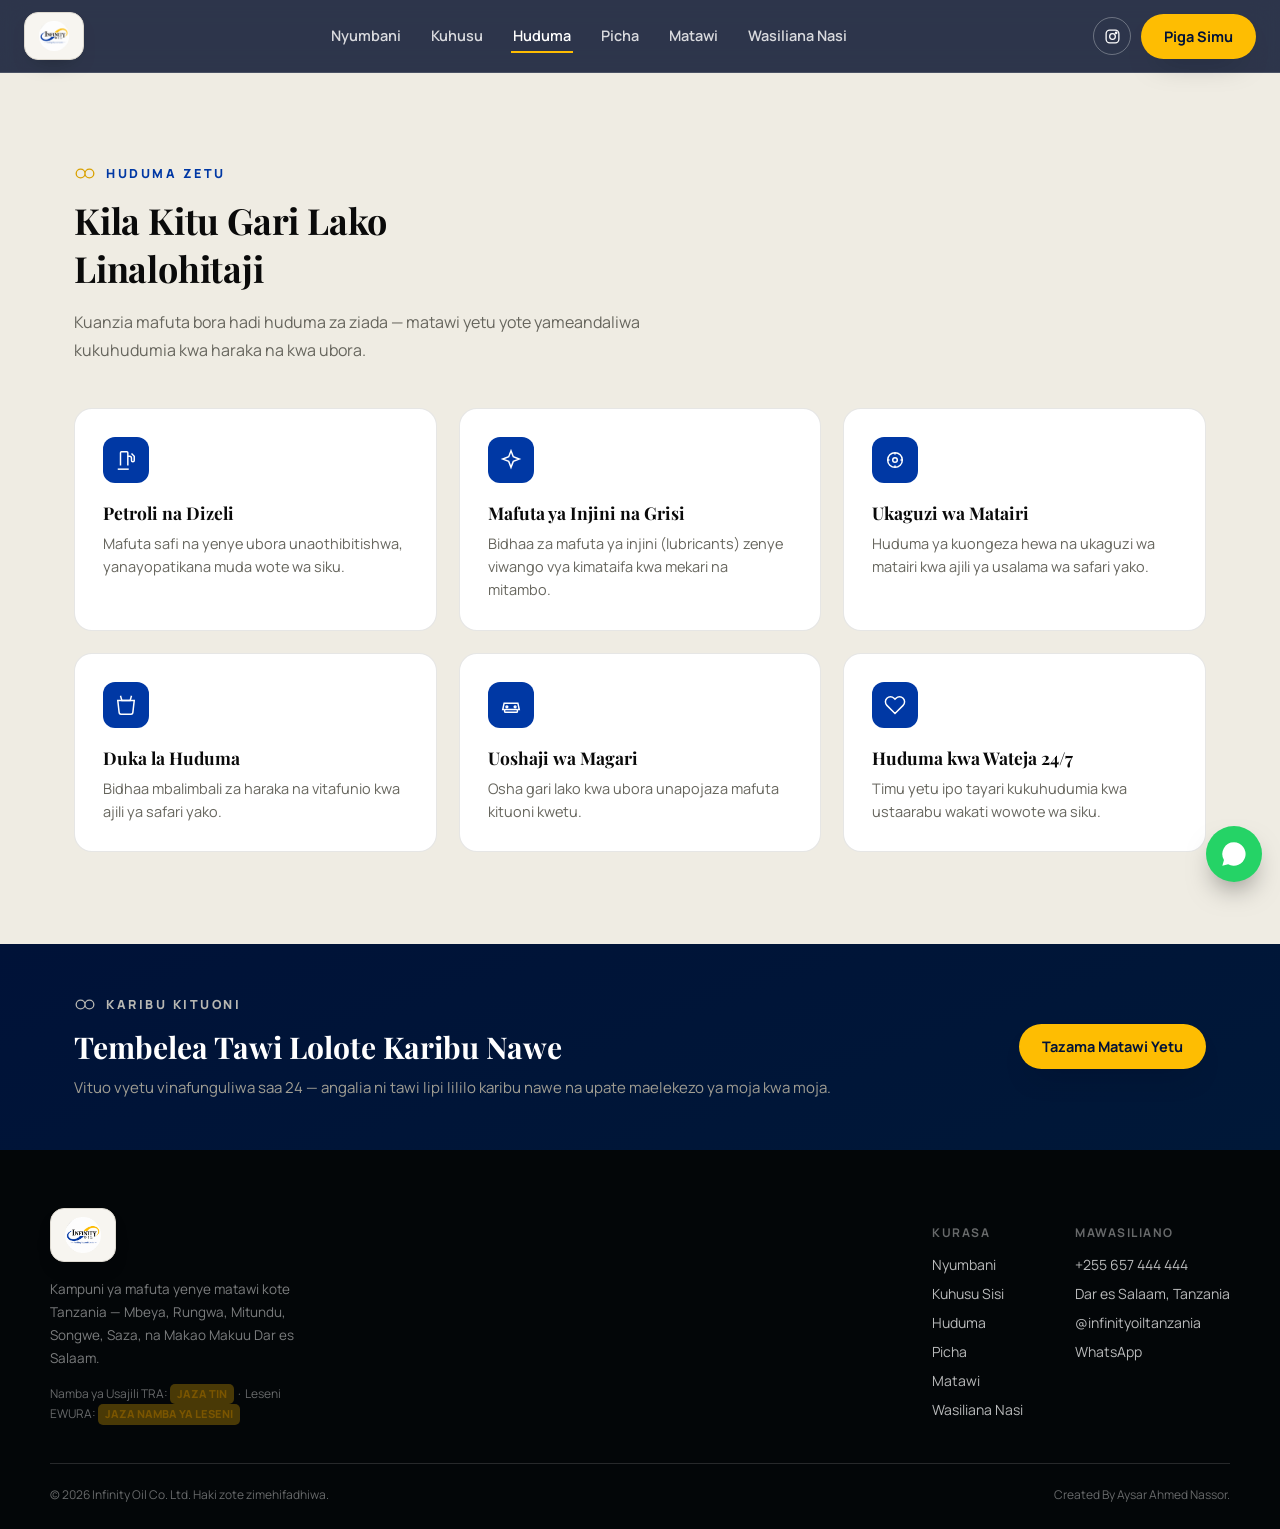
==== commit 473681d4: "changed the kuhusu page and added a nyumbani page with more features in it, i make the kuhusu page l" ====
--- a/huduma.html
+++ b/huduma.html
@@ -34,11 +34,11 @@
     </div>
   </a>
   <nav class="main-nav" aria-label="Menyu kuu">
+    <a href="index.html" data-nav="index">Nyumbani</a>
     <a href="kuhusu.html" data-nav="kuhusu">Kuhusu</a>
-    <a href="wimbo.html" data-nav="wimbo">Wimbo Wetu</a>
     <a href="huduma.html" data-nav="huduma">Huduma</a>
     <a href="picha.html" data-nav="picha">Picha</a>
-    <a href="matawi.html" data-nav="matawi">Matawi Yetu</a>
+    <a href="matawi.html" data-nav="matawi">Matawi</a>
     <a href="wasiliana.html" data-nav="wasiliana">Wasiliana Nasi</a>
   </nav>
 
@@ -55,11 +55,11 @@
 
 <div class="mobile-nav" id="mobileNav">
   <button class="close-btn" id="navClose" aria-label="Funga menyu">✕</button>
+  <a href="index.html" data-nav="index">Nyumbani</a>
   <a href="kuhusu.html" data-nav="kuhusu">Kuhusu</a>
-  <a href="wimbo.html" data-nav="wimbo">Wimbo Wetu</a>
   <a href="huduma.html" data-nav="huduma">Huduma</a>
   <a href="picha.html" data-nav="picha">Picha</a>
-  <a href="matawi.html" data-nav="matawi">Matawi Yetu</a>
+  <a href="matawi.html" data-nav="matawi">Matawi</a>
   <a href="wasiliana.html" data-nav="wasiliana">Wasiliana Nasi</a>
   <a class="btn btn-primary" href="tel:+255657444444">Piga Simu Sasa</a>
 </div>
@@ -143,10 +143,9 @@
           <h4>Kurasa</h4>
           <a href="index.html">Nyumbani</a>
           <a href="kuhusu.html">Kuhusu Sisi</a>
-          <a href="wimbo.html">Wimbo Wetu</a>
           <a href="huduma.html">Huduma</a>
           <a href="picha.html">Picha</a>
-          <a href="matawi.html">Matawi Yetu</a>
+          <a href="matawi.html">Matawi</a>
           <a href="wasiliana.html">Wasiliana Nasi</a>
         </div>
         <div class="footer-col">
--- a/assets/css/style.css
+++ b/assets/css/style.css
@@ -269,6 +269,7 @@
   .branch-meta{ display:flex; gap:10px; align-items:flex-start; font-size:13.5px; color:var(--muted); line-height:1.5; }
   .branch-meta svg{ width:15px; height:15px; stroke:var(--navy); fill:none; flex-shrink:0; margin-top:2px; }
   .branch-actions{ display:flex; gap:10px; margin-top:auto; padding-top:6px; flex-wrap:wrap; }
+  .branch-actions .btn:only-child{ flex:1; justify-content:center; }
 
   /* Social band */
   .social-band{ background:linear-gradient(160deg, var(--navy-deep), #001838); color:#fff; }
@@ -381,7 +382,7 @@
 
   /* Testimonials */
   .testimonials{ background:var(--paper); }
-  .testi-grid{ max-width:var(--container); margin:44px auto 0; display:grid; grid-template-columns:repeat(3,1fr); gap:22px; }
+  .testi-grid{ max-width:var(--container); margin:44px auto 0; display:grid; grid-template-columns:repeat(auto-fit,minmax(280px,1fr)); gap:22px; }
   .testi-card{ background:var(--white); border:1px solid var(--line); border-radius:var(--radius); padding:26px; display:flex; flex-direction:column; gap:16px; }
   .testi-stars{ display:flex; gap:3px; }
   .testi-stars svg{ width:15px; height:15px; fill:var(--gold); stroke:none; }
@@ -419,6 +420,19 @@
   /* Map overview on Matawi */
   .map-overview{ max-width:var(--container); margin:36px auto 0; border-radius:var(--radius); overflow:hidden; border:1px solid var(--line); box-shadow:var(--shadow-md); }
   .map-overview iframe{ width:100%; height:420px; border:0; display:block; }
+  .map-overview #branchesMap{ width:100%; height:420px; background:var(--paper-2); }
+
+  /* Branch overview map — custom pins & popup content (Leaflet) */
+  .brmap-pin span{ display:block; width:18px; height:18px; border-radius:50% 50% 50% 0; transform:rotate(-45deg); background:var(--navy); border:2px solid #fff; box-shadow:0 3px 8px rgba(0,0,0,0.35); }
+  .brmap-pin-hq span{ background:var(--gold); }
+  .leaflet-popup-content-wrapper{ border-radius:14px; box-shadow:var(--shadow-md); }
+  .leaflet-popup-content{ margin:14px 16px; min-width:180px; }
+  .brmap-tag{ display:inline-flex; font-size:10.5px; font-weight:800; letter-spacing:1px; text-transform:uppercase; padding:3px 9px; border-radius:999px; background:var(--paper-2); color:var(--muted); margin-bottom:8px; }
+  .brmap-popup h4{ font-family:'Manrope',sans-serif; font-size:14.5px; font-weight:700; color:var(--black); margin:0 0 4px; }
+  .brmap-popup p{ font-size:12.5px; color:var(--muted); line-height:1.5; margin:0 0 10px; }
+  .brmap-actions{ display:flex; flex-direction:column; gap:6px; }
+  .brmap-actions a{ font-size:12.5px; font-weight:700; color:var(--navy); }
+  .brmap-actions a:hover{ color:var(--gold-2); text-decoration:underline; }
 
   /* WhatsApp floating action button */
   .wa-fab{
@@ -472,3 +486,174 @@
     .license-grid{ grid-template-columns:1fr; }
     .trust-inner{ gap:18px 26px; }
   }
+
+  /* ============================================================
+     HOMEPAGE OVERHAUL — auto-playing hero background slider with
+     interactive feature tabs, and the "Kwa Nini Utuchague" expanding
+     accordion panels. Loaded on index.html only (assets/js/hero-slider.js,
+     assets/js/choose-cards.js). Colors, type and radius all reuse the
+     existing --navy/--gold/--paper token set — no new palette introduced.
+     ============================================================ */
+
+  /* --- Hero: background slider layer --- */
+  .hero{ position:relative; }
+  .hero-inner{ position:relative; z-index:2; }
+  .hero-slides{
+    position:absolute; inset:0; z-index:0; overflow:hidden;
+  }
+  .hero-slide{
+    position:absolute; inset:0;
+    background-size:cover; background-position:center;
+    opacity:0; transition:opacity 1.6s ease;
+  }
+  .hero-slide.active{ opacity:1; }
+  .hero-overlay{
+    position:absolute; inset:0; z-index:1;
+    background:radial-gradient(120% 100% at 50% -10%, rgba(0,18,56,0.93) 0%, rgba(0,22,63,0.9) 55%, rgba(0,12,36,0.94) 100%);
+  }
+
+  /* --- Hero: feature caption line, swaps text with the active tab --- */
+  .hero-feature-caption{
+    position:relative; display:flex; flex-direction:column; gap:4px;
+    margin-top:46px; padding-top:26px; border-top:1px solid var(--line-dark);
+    max-width:440px; margin-left:auto; margin-right:auto;
+    transition:opacity .25s ease;
+  }
+  .hero-feature-caption.swap{ opacity:0; }
+  .hero-feature-label{ font-family:'Playfair Display',serif; font-weight:700; font-size:15.5px; color:var(--gold); }
+  .hero-feature-desc{ font-size:13px; color:var(--muted-2); line-height:1.6; }
+
+  /* --- Hero: feature tabs --- */
+  .hero-tabs{
+    position:relative; display:flex; gap:10px; justify-content:center;
+    margin-top:22px; flex-wrap:wrap;
+  }
+  .hero-tab{
+    display:flex; align-items:center; gap:9px;
+    background:rgba(255,255,255,0.06); border:1px solid rgba(255,255,255,0.16);
+    border-radius:999px; padding:11px 18px; color:rgba(255,255,255,0.75);
+    font-family:'Manrope',sans-serif; font-size:13px; font-weight:700;
+    cursor:pointer; transition:background .25s ease, border-color .25s ease, color .25s ease, transform .18s ease;
+  }
+  .hero-tab svg{ width:15px; height:15px; stroke:currentColor; fill:none; flex-shrink:0; }
+  .hero-tab:hover{ background:rgba(255,255,255,0.12); color:#fff; transform:translateY(-2px); }
+  .hero-tab.active{ background:var(--gold); border-color:var(--gold); color:var(--navy-deep); }
+
+  @media (max-width:640px){
+    .hero-tabs{ gap:8px; }
+    .hero-tab{ flex:1 1 calc(50% - 8px); justify-content:center; padding:10px 12px; font-size:12px; }
+    .hero-tab span{ white-space:nowrap; overflow:hidden; text-overflow:ellipsis; }
+    .hero-feature-caption{ margin-top:36px; padding-top:20px; }
+  }
+
+  /* --- "Kwa Nini Utuchague" interactive accordion panels --- */
+  .choose{ background:var(--paper); }
+  .choose-grid{
+    max-width:var(--container); margin:48px auto 0;
+    display:flex; gap:14px; align-items:stretch; height:440px;
+  }
+  .choose-panel{
+    position:relative; flex:0 0 108px;
+    background:linear-gradient(160deg, var(--navy-deep), #001838);
+    border-radius:var(--radius); overflow:hidden;
+    display:flex; flex-direction:column;
+    transition:flex-basis .5s cubic-bezier(.25,.8,.25,1), box-shadow .3s ease;
+    box-shadow:var(--shadow-md);
+  }
+  .choose-panel.active{ flex:2.4 1 0; box-shadow:var(--shadow-lg); }
+  .choose-panel:not(.active):hover{ background:linear-gradient(160deg, #002250, #012a4a); }
+
+  .choose-panel-toggle{
+    all:unset; box-sizing:border-box; position:relative; z-index:2;
+    display:flex; align-items:center; gap:16px; width:100%;
+    padding:24px 18px; cursor:pointer; color:#fff;
+  }
+  .choose-panel-ico{
+    width:42px; height:42px; border-radius:11px; background:var(--gold);
+    display:grid; place-items:center; flex-shrink:0; transition:background .3s ease;
+  }
+  .choose-panel-ico svg{ width:19px; height:19px; stroke:var(--navy-deep); fill:none; }
+  .choose-panel.active .choose-panel-ico{ background:var(--gold-2); }
+  .choose-panel-label{
+    font-family:'Playfair Display',serif; font-weight:700; font-size:15px; white-space:nowrap;
+    writing-mode:vertical-rl; text-orientation:mixed; transform:rotate(180deg);
+  }
+  .choose-panel.active .choose-panel-label{ writing-mode:horizontal-tb; transform:none; font-size:18px; }
+
+  .choose-panel-body{
+    position:relative; z-index:2; padding:0 22px 24px; color:rgba(255,255,255,0.8);
+    opacity:0; max-height:0; overflow:hidden;
+    transition:opacity .3s ease, max-height .5s ease;
+  }
+  .choose-panel.active .choose-panel-body{ opacity:1; max-height:320px; transition:opacity .35s ease .15s, max-height .5s ease; }
+  .choose-panel-text{ font-size:13.5px; line-height:1.7; color:rgba(255,255,255,0.72); }
+  .choose-panel-list{ margin-top:14px; display:flex; flex-direction:column; gap:8px; }
+  .choose-panel-list li{ font-size:13px; padding-left:19px; position:relative; color:rgba(255,255,255,0.85); }
+  .choose-panel-list li::before{ content:''; position:absolute; left:0; top:7px; width:6px; height:6px; border-radius:50%; background:var(--gold); }
+  .choose-panel-link{ display:inline-block; margin-top:16px; font-size:12.5px; font-weight:700; color:var(--gold); }
+  .choose-panel-link:hover{ text-decoration:underline; }
+  .choose-panel-toggle:focus-visible{ outline:3px solid var(--navy-2); outline-offset:-3px; border-radius:var(--radius); }
+
+  /* Staggered entrance for the panel row (single orchestrated reveal, not per-card scroll effects) */
+  .choose-grid.reveal .choose-panel{ transition:flex-basis .5s cubic-bezier(.25,.8,.25,1), box-shadow .3s ease, opacity .6s ease, transform .6s ease; }
+  .choose-grid.reveal:not(.in) .choose-panel{ opacity:0; transform:translateY(16px); }
+  .choose-grid.reveal.in .choose-panel:nth-child(1){ transition-delay:.05s; }
+  .choose-grid.reveal.in .choose-panel:nth-child(2){ transition-delay:.12s; }
+  .choose-grid.reveal.in .choose-panel:nth-child(3){ transition-delay:.19s; }
+  .choose-grid.reveal.in .choose-panel:nth-child(4){ transition-delay:.26s; }
+  .choose-grid.reveal.in .choose-panel:nth-child(5){ transition-delay:.33s; }
+
+  @media (max-width:900px){
+    .choose-grid{ flex-direction:column; height:auto; }
+    .choose-panel{ flex-basis:auto !important; }
+    .choose-panel-label{ writing-mode:horizontal-tb !important; transform:none !important; font-size:16px; }
+    .choose-panel-body{ max-height:0; }
+    .choose-panel.active .choose-panel-body{ max-height:600px; }
+  }
+  @media (prefers-reduced-motion: reduce){
+    .hero-slide{ transition:none; }
+    .choose-panel{ transition:none; }
+    .choose-panel-body{ transition:none; }
+  }
+
+  /* ============================================================
+     Kuhusu Sisi — standalone page (replaces the old slide-in overlay)
+     ============================================================ */
+  .page-hero{ position:relative; color:#fff; padding:84px 24px 72px; background-size:cover; background-position:center; overflow:hidden; background-color:var(--navy-deep); }
+  .page-hero::before{ content:''; position:absolute; inset:0; background:linear-gradient(180deg, rgba(0,18,56,0.80) 0%, rgba(0,12,36,0.93) 100%); }
+  .page-hero-inner{ position:relative; max-width:var(--container); margin:0 auto; }
+  .crumbs{ display:flex; align-items:center; gap:8px; font-size:13px; color:rgba(255,255,255,0.72); margin-bottom:20px; }
+  .crumbs a{ color:rgba(255,255,255,0.72); }
+  .crumbs a:hover{ color:#fff; text-decoration:underline; }
+  .crumbs [aria-current]{ color:#fff; font-weight:600; }
+  .page-hero h1{ font-size:clamp(30px,4.6vw,48px); font-weight:700; line-height:1.15; letter-spacing:-0.3px; max-width:20ch; }
+  .page-hero .lead{ margin-top:16px; font-size:17px; line-height:1.7; color:rgba(255,255,255,0.8); max-width:52ch; }
+
+  .about-story{ align-items:stretch; }
+  .about-photo{ border-radius:var(--radius); overflow:hidden; box-shadow:var(--shadow-lg); min-height:320px; }
+  .about-photo img{ width:100%; height:100%; object-fit:cover; }
+
+  .about-stats{ background:var(--paper-2); border-top:1px solid var(--line); border-bottom:1px solid var(--line); padding:42px 24px; }
+  .about-stats-inner{ max-width:var(--container); margin:0 auto; display:grid; grid-template-columns:repeat(3,1fr); gap:20px; text-align:center; }
+  .about-stat b{ display:block; font-family:'Playfair Display',serif; font-size:clamp(28px,4.2vw,44px); font-weight:700; color:var(--navy); line-height:1.1; }
+  .about-stat .lbl{ display:block; margin-top:8px; font-size:13.5px; font-weight:600; color:var(--muted); }
+
+  .section-head-row{ display:flex; align-items:flex-end; justify-content:space-between; gap:20px; flex-wrap:wrap; margin-bottom:34px; }
+  .cta-actions{ display:flex; gap:14px; justify-content:center; flex-wrap:wrap; margin-top:28px; }
+
+  em.fill-me{ font-style:normal; }
+  .hero-stat b .fill-me{ color:var(--gold); background:rgba(254,189,2,0.18); }
+
+  @media (max-width:980px){
+    .page-hero{ padding:64px 20px 52px; }
+  }
+  @media (max-width:560px){
+    .page-hero{ padding:48px 20px 40px; }
+    .page-hero .lead{ font-size:15.5px; }
+    .about-photo{ min-height:240px; }
+    .about-stats{ padding:30px 14px; }
+    .about-stats-inner{ gap:10px; }
+    .about-stat .lbl{ font-size:12px; }
+    .section-head-row .btn{ width:100%; }
+    .cta-actions .btn{ width:100%; }
+  }
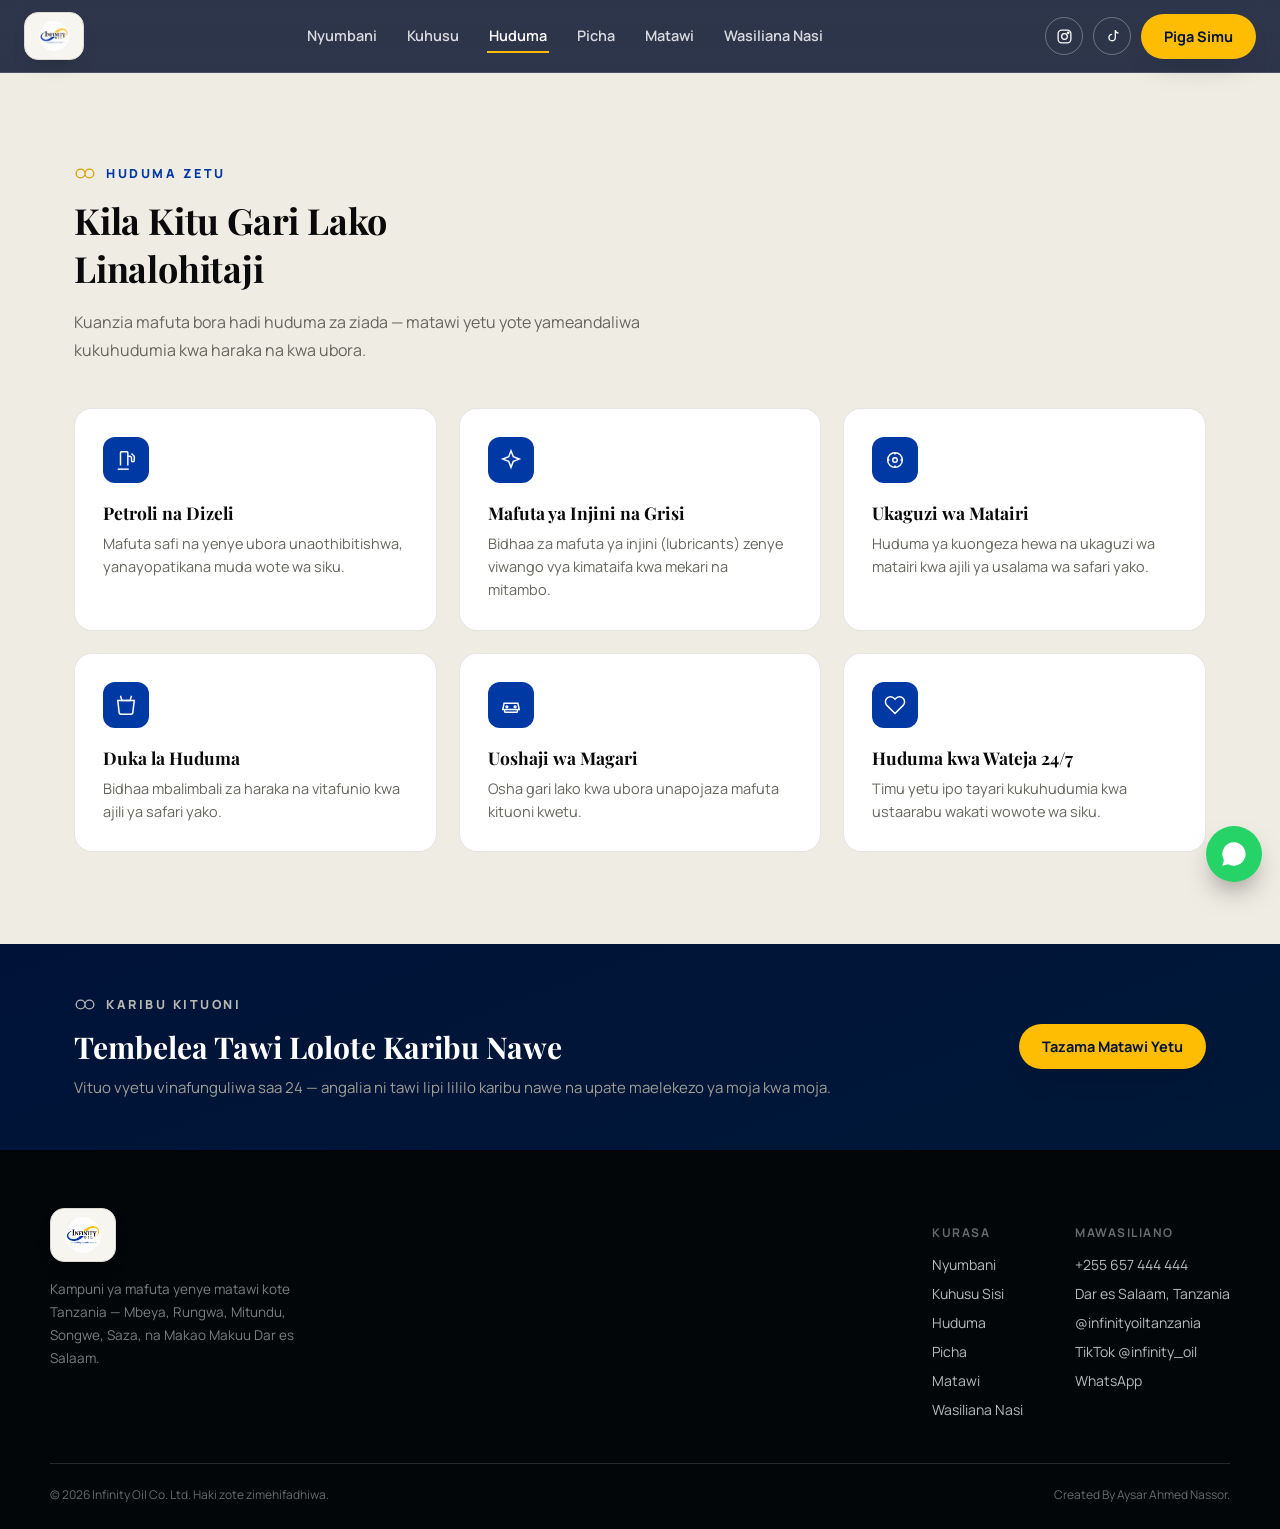
==== commit bc18f25a: "change the whole index ayout to its previous tage and added some features like nearest station , fun" ====
--- a/huduma.html
+++ b/huduma.html
@@ -45,6 +45,9 @@
   <div class="header-actions">
     <a class="icon-btn" href="https://www.instagram.com/infinityoiltanzania/" target="_blank" rel="noopener" aria-label="Fuatilia Instagram">
       <svg viewBox="0 0 24 24" stroke-width="1.8"><rect x="3" y="3" width="18" height="18" rx="5"/><circle cx="12" cy="12" r="4"/><circle cx="17.2" cy="6.8" r="1"/></svg>
+    </a>
+    <a class="icon-btn" href="https://www.tiktok.com/@infinity_oil" target="_blank" rel="noopener" aria-label="Fuatilia TikTok">
+      <svg viewBox="0 0 24 24" stroke-width="1.8"><path d="M16 3v10.5a4.5 4.5 0 1 1-4.5-4.5"/><path d="M16 3c.4 2.4 2 4 4.5 4.2"/></svg>
     </a>
     <a class="btn btn-primary" href="tel:+255657444444">Piga Simu</a>
     <button class="nav-toggle" id="navToggle" aria-label="Fungua menyu" aria-expanded="false">
@@ -136,7 +139,6 @@
           </div>
         </div>
         <p>Kampuni ya mafuta yenye matawi kote Tanzania — Mbeya, Rungwa, Mitundu, Songwe, Saza, na Makao Makuu Dar es Salaam.</p>
-        <p style="margin-top:14px; font-size:12px; color:rgba(255,255,255,0.4);">Namba ya Usajili TRA: <span class="fill-me">JAZA TIN</span> &nbsp;&middot;&nbsp; Leseni EWURA: <span class="fill-me">JAZA NAMBA YA LESENI</span></p>
       </div>
       <div class="footer-cols">
         <div class="footer-col">
@@ -153,6 +155,7 @@
           <span>+255 657 444 444</span>
           <span>Dar es Salaam, Tanzania</span>
           <a href="https://www.instagram.com/infinityoiltanzania/" target="_blank" rel="noopener">@infinityoiltanzania</a>
+          <a href="https://www.tiktok.com/@infinity_oil" target="_blank" rel="noopener">TikTok @infinity_oil</a>
           <a href="https://wa.me/255657444444" target="_blank" rel="noopener">WhatsApp</a>
         </div>
       </div>
